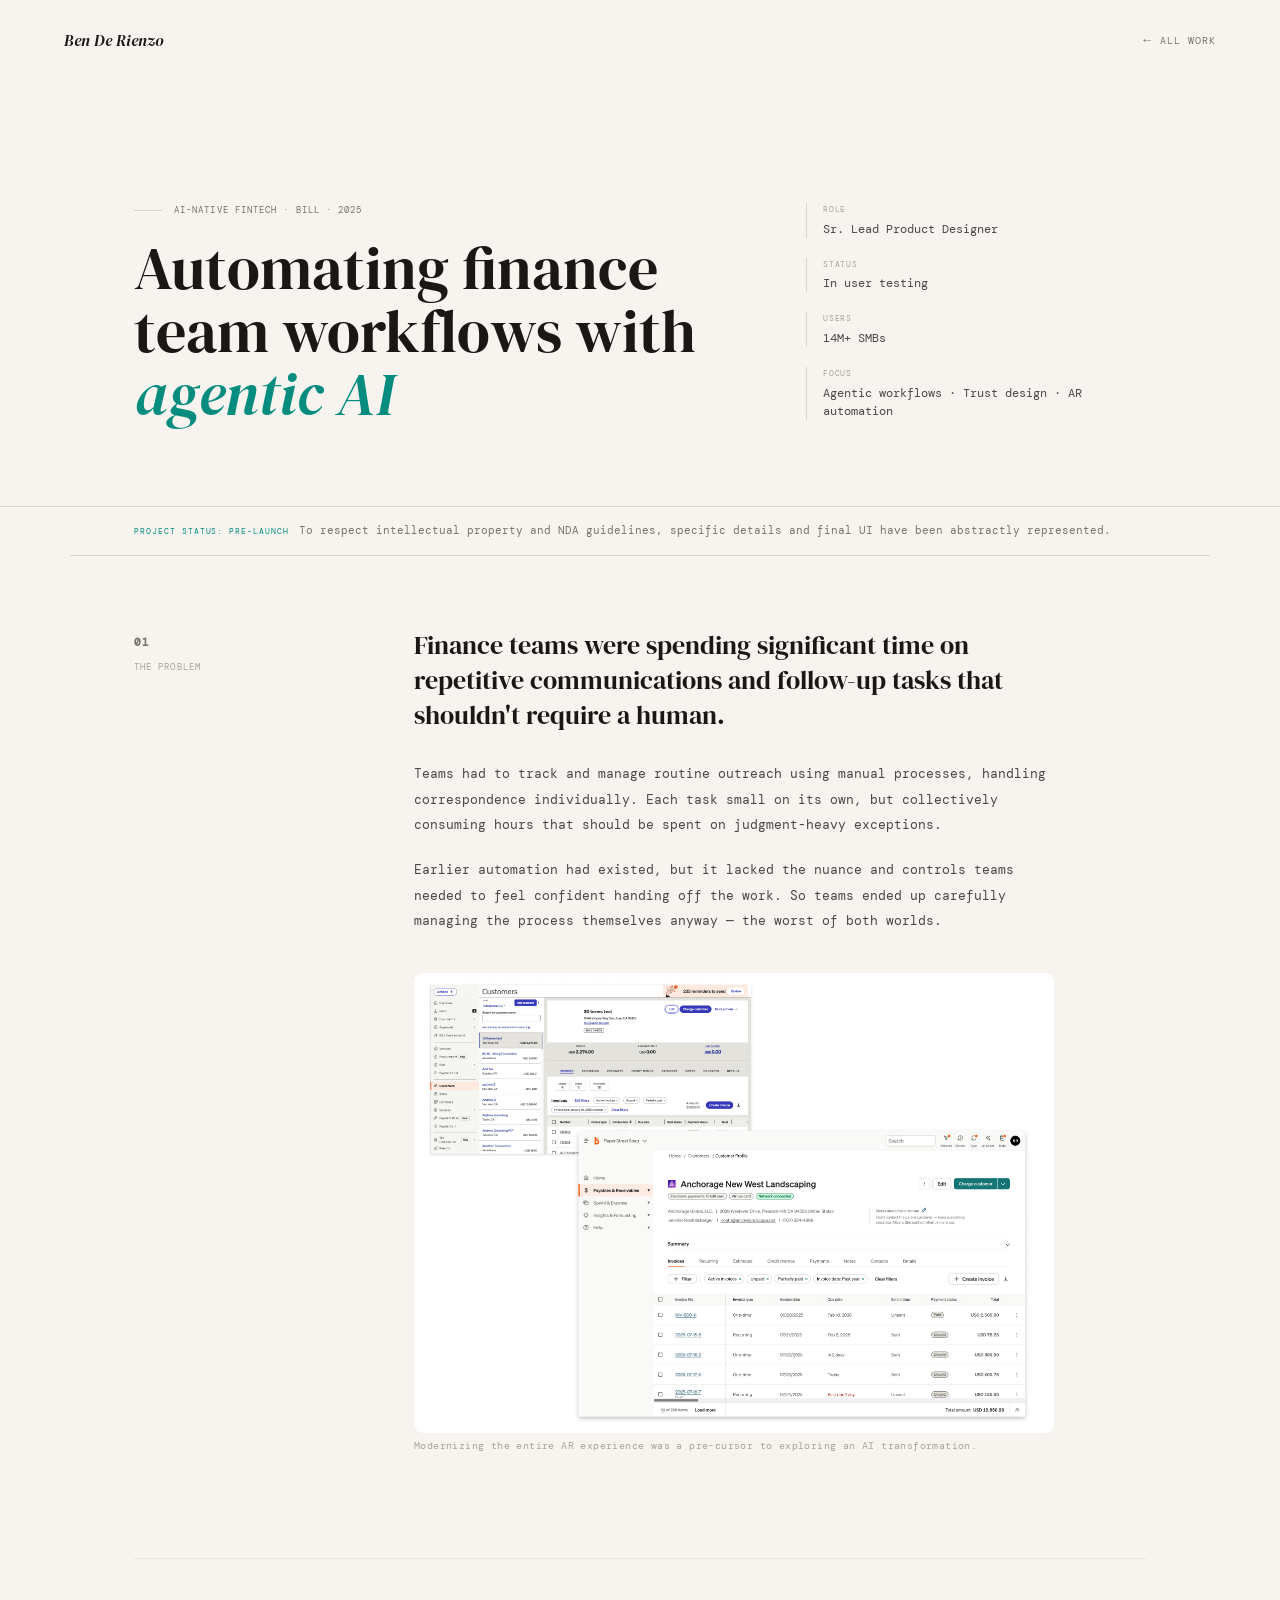
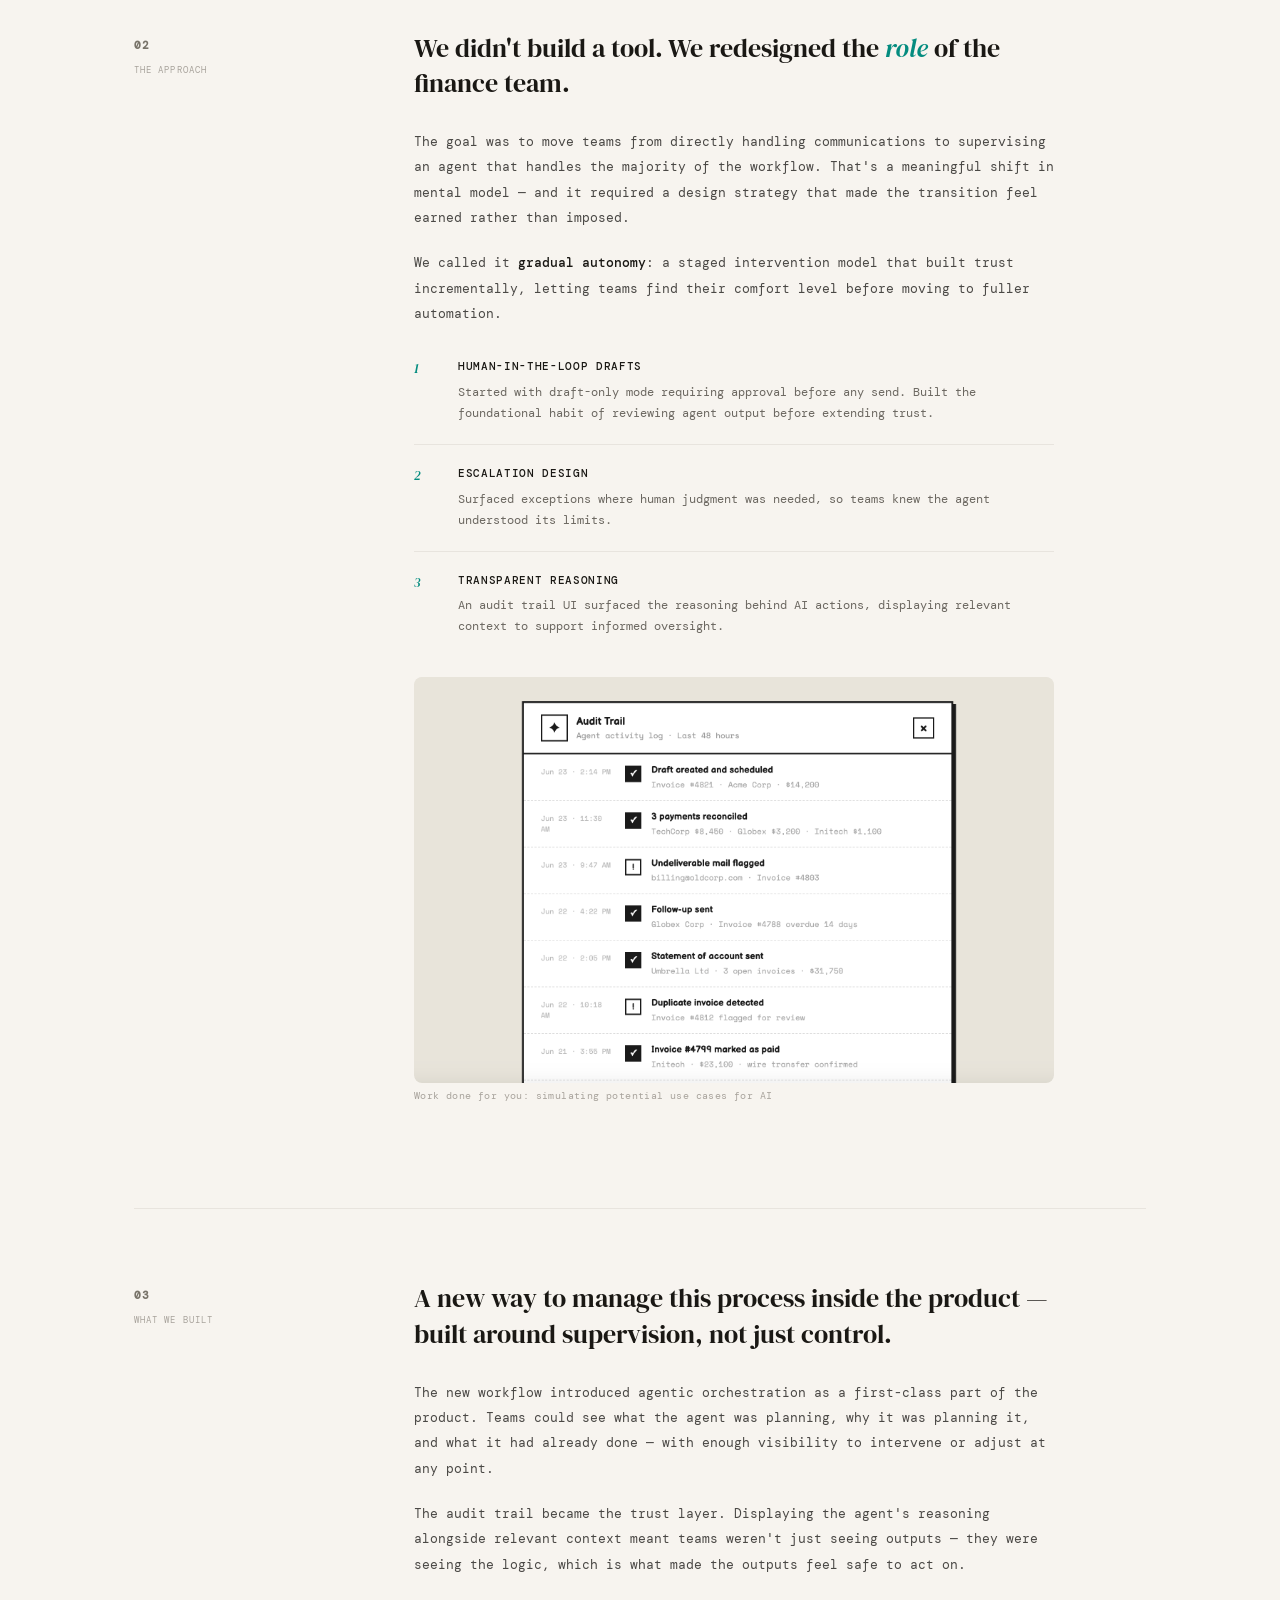
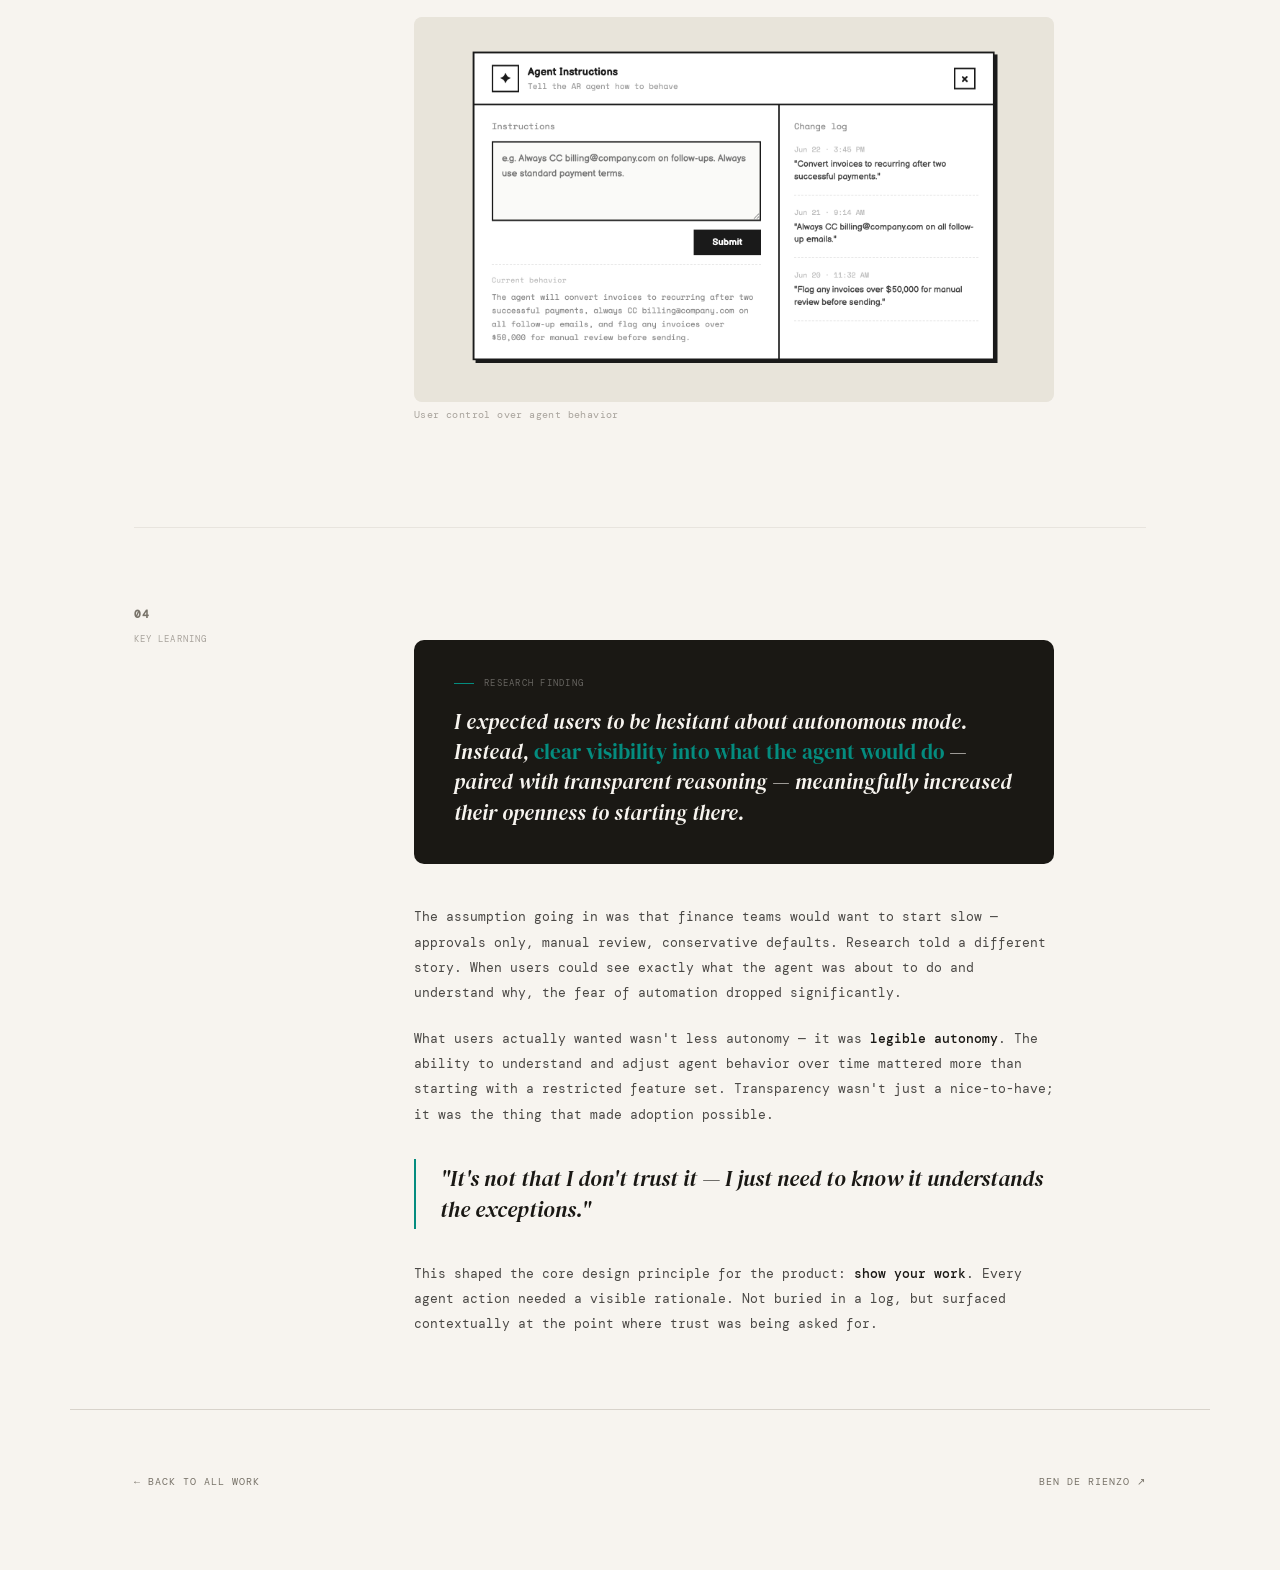
==== case-study-ar.html @ f6bfe225 "Add pre-launch NDA caveat note to AR case study" ====
<!DOCTYPE html>
<html lang="en">
<head>
<meta charset="UTF-8">
<meta name="viewport" content="width=device-width, initial-scale=1.0">
<title>AI-native AR — Ben De Rienzo</title>
<link rel="preconnect" href="https://fonts.googleapis.com">
<link rel="preconnect" href="https://fonts.gstatic.com" crossorigin>
<link href="https://fonts.googleapis.com/css2?family=DM+Serif+Display:ital@0;1&family=DM+Mono:wght@400;500&display=swap" rel="stylesheet">
<style>
  *, *::before, *::after { box-sizing: border-box; margin: 0; padding: 0; }
  html { scroll-behavior: smooth; font-size: 16px; }
  img { display: block; max-width: 100%; }
  button { cursor: pointer; font-family: inherit; border: none; background: none; }
  a { color: inherit; text-decoration: none; }

  :root {
    --cream:      #F7F4EF;
    --cream-mid:  #EDE9E2;
    --cream-dark: #E5E0D8;
    --ink:        #1A1814;
    --ink-warm:   #048C7F;
    --muted:      #A8A39C;
    --rule:       #D8D3CB;
    --rule-light: #E8E4DE;
    --serif: 'DM Serif Display', Georgia, serif;
    --mono:  'DM Mono', 'Courier New', monospace;
    --max: 1140px;
    --pad-x: clamp(24px, 5vw, 72px);
  }

  body {
    background: var(--cream);
    color: var(--ink);
    font-family: var(--mono);
    font-size: 13px;
    line-height: 1.6;
    -webkit-font-smoothing: antialiased;
    overflow-x: hidden;
    cursor: none;
  }

  /* ─── Cursor ─── */
  .cursor {
    width: 7px; height: 7px; background: var(--ink); border-radius: 50%;
    position: fixed; top: 0; left: 0; pointer-events: none;
    transform: translate(-50%,-50%); z-index: 9999; opacity: 0;
    transition: transform 0.08s ease, opacity 0.3s;
  }
  .cursor-ring {
    width: 32px; height: 32px; border: 0.5px solid var(--ink); border-radius: 50%;
    position: fixed; top: 0; left: 0; pointer-events: none;
    transform: translate(-50%,-50%); z-index: 9998; opacity: 0;
    transition: transform 0.18s ease, width 0.2s, height 0.2s, opacity 0.3s, border-color 0.2s;
  }
  body:hover .cursor, body:hover .cursor-ring { opacity: 1; }
  body.cursor-hover .cursor-ring { width: 48px; height: 48px; border-color: var(--ink-warm); }

  /* ─── Nav ─── */
  .nav {
    display: flex; justify-content: space-between; align-items: center;
    padding: 28px var(--pad-x); position: sticky; top: 0; z-index: 100;
    background: var(--cream); border-bottom: 0.5px solid transparent;
    transition: border-color 0.3s;
  }
  .nav.scrolled { border-color: var(--rule); }
  .nav-name { font-family: var(--serif); font-size: 16px; font-style: italic; }
  .nav-back {
    font-size: 10px; letter-spacing: 0.1em; text-transform: uppercase;
    color: #787369; display: flex; align-items: center; gap: 8px;
    transition: color 0.2s;
  }
  .nav-back:hover { color: var(--ink-warm); }
  .nav-back-arrow { font-size: 13px; }

  /* ─── Hero ─── */
  .cs-hero {
    padding: clamp(64px, 10vw, 120px) var(--pad-x) clamp(48px, 8vw, 80px);
    max-width: var(--max); margin: 0 auto;
    display: grid; grid-template-columns: 1fr 340px; gap: 80px; align-items: end;
  }
  .cs-eyebrow {
    font-size: 9px; letter-spacing: 0.12em; text-transform: uppercase;
    color: #787369; margin-bottom: 20px;
    display: flex; align-items: center; gap: 12px;
  }
  .cs-eyebrow::before {
    content: ''; display: block; width: 28px; height: 0.5px; background: var(--rule);
  }
  .cs-headline {
    font-family: var(--serif); font-size: clamp(36px, 5vw, 60px);
    line-height: 1.05; font-weight: 400; color: var(--ink);
  }
  .cs-headline em { font-style: italic; color: var(--ink-warm); }
  .cs-meta { display: flex; flex-direction: column; gap: 20px; padding-bottom: 6px; }
  .cs-meta-item { border-left: 1.5px solid var(--rule); padding-left: 16px; }
  .cs-meta-key {
    font-size: 8px; letter-spacing: 0.1em; text-transform: uppercase;
    color: var(--muted); margin-bottom: 4px;
  }
  .cs-meta-val { font-size: 12px; color: #4A4845; line-height: 1.5; }

  /* ─── Divider ─── */
  .cs-rule { height: 0.5px; background: var(--rule); }

  /* ─── Caveat note ─── */
  .cs-caveat {
    max-width: var(--max); margin: 0 auto;
    padding: 16px var(--pad-x);
    display: flex; align-items: baseline; gap: 10px;
    border-bottom: 0.5px solid var(--rule);
  }
  .cs-caveat-label {
    font-size: 8px; letter-spacing: 0.12em; text-transform: uppercase;
    color: var(--ink-warm); white-space: nowrap; flex-shrink: 0;
  }
  .cs-caveat-text {
    font-size: 11px; color: #787369; line-height: 1.5;
  }

  /* ─── Body layout ─── */
  .cs-body {
    max-width: var(--max); margin: 0 auto;
    padding: 0 var(--pad-x);
  }

  /* ─── Section ─── */
  .cs-section {
    display: grid; grid-template-columns: 200px 1fr; gap: 48px 80px;
    padding: 72px 0; border-bottom: 0.5px solid var(--rule-light);
    opacity: 0; transform: translateY(24px);
    transition: opacity 0.6s ease, transform 0.6s ease;
  }
  .cs-section.in { opacity: 1; transform: translateY(0); }
  .cs-section:last-child { border-bottom: none; }
  .cs-section-label {
    font-size: 9px; letter-spacing: 0.12em; text-transform: uppercase;
    color: var(--muted); padding-top: 5px; line-height: 1.8;
  }
  .cs-section-label strong {
    display: block; font-size: 11px; color: #787369;
    letter-spacing: 0.06em; margin-bottom: 6px;
  }
  .cs-content { max-width: 640px; }

  /* ─── Typography in content ─── */
  .cs-lead {
    font-family: var(--serif); font-size: clamp(20px, 2.5vw, 26px);
    line-height: 1.35; font-weight: 400; color: var(--ink);
    margin-bottom: 28px;
  }
  .cs-lead em { font-style: italic; color: var(--ink-warm); }
  .cs-body-text {
    font-size: 13px; color: #4A4845; line-height: 1.95;
    margin-bottom: 20px;
  }
  .cs-body-text:last-child { margin-bottom: 0; }
  .cs-body-text strong { color: var(--ink); font-weight: 500; }

  /* ─── Pull quote ─── */
  .cs-pull-quote {
    border-left: 2px solid var(--ink-warm); padding: 4px 0 4px 24px;
    margin: 32px 0;
  }
  .cs-pull-quote p {
    font-family: var(--serif); font-size: clamp(17px, 2vw, 22px);
    font-style: italic; line-height: 1.4; color: var(--ink);
  }

  /* ─── Image slots ─── */
  .cs-visual {
    margin: 40px 0 5px; border-radius: 8px; overflow: hidden;
    background: var(--cream-mid);
    opacity: 0; transform: translateY(16px);
    transition: opacity 0.5s ease, transform 0.5s ease;
  }
  .cs-visual.in { opacity: 1; transform: translateY(0); }
  .cs-visual img { width: 100%; display: block; }
  .cs-visual-placeholder {
    width: 100%; aspect-ratio: 16/9;
    display: flex; align-items: center; justify-content: center;
    flex-direction: column; gap: 12px;
    border: 1px dashed var(--rule); border-radius: 8px;
    background: var(--cream-mid);
  }
  .cs-visual-placeholder-label {
    font-size: 10px; letter-spacing: 0.1em; text-transform: uppercase;
    color: var(--muted);
  }
  .cs-visual-caption {
    font-size: 10px; color: var(--muted); letter-spacing: 0.04em;
    line-height: 1.6; margin-bottom: 32px;
  }

  /* ─── 3-up insight pills ─── */
  .cs-insights {
    display: grid; grid-template-columns: repeat(3, 1fr);
    gap: 16px; margin: 32px 0;
  }
  .cs-insight {
    background: var(--cream-mid); border-radius: 6px;
    padding: 20px; border-top: 2px solid var(--rule);
  }
  .cs-insight-num {
    font-family: var(--serif); font-size: 32px; color: var(--ink);
    line-height: 1; margin-bottom: 8px;
  }
  .cs-insight-num em { font-style: italic; color: var(--ink-warm); }
  .cs-insight-label {
    font-size: 10px; letter-spacing: 0.06em; text-transform: uppercase;
    color: #787369; line-height: 1.6;
  }

  /* ─── Strategy pillars ─── */
  .cs-pillars { display: flex; flex-direction: column; gap: 0; margin: 32px 0; }
  .cs-pillar {
    padding: 20px 0; border-bottom: 0.5px solid var(--rule-light);
    display: grid; grid-template-columns: 28px 1fr; gap: 16px; align-items: start;
  }
  .cs-pillar:first-child { padding-top: 0; }
  .cs-pillar:last-child { border-bottom: none; padding-bottom: 0; }
  .cs-pillar-num {
    font-family: var(--serif); font-size: 13px; font-style: italic;
    color: var(--ink-warm); padding-top: 1px;
  }
  .cs-pillar-title {
    font-size: 11px; letter-spacing: 0.06em; text-transform: uppercase;
    color: var(--ink); margin-bottom: 6px; font-weight: 500;
  }
  .cs-pillar-body { font-size: 12px; color: #6B6760; line-height: 1.75; }

  /* ─── Key learning callout ─── */
  .cs-learning {
    background: var(--ink); border-radius: 10px;
    padding: 36px 40px; margin: 40px 0;
  }
  .cs-learning-label {
    font-size: 9px; letter-spacing: 0.14em; text-transform: uppercase;
    color: rgba(247,244,239,0.35); margin-bottom: 16px;
    display: flex; align-items: center; gap: 10px;
  }
  .cs-learning-label::before {
    content: ''; display: block; width: 20px; height: 0.5px;
    background: var(--ink-warm);
  }
  .cs-learning-text {
    font-family: var(--serif); font-size: clamp(17px, 2vw, 21px);
    font-style: italic; line-height: 1.45; color: #F7F4EF;
    font-weight: 400;
  }
  .cs-learning-text em { color: var(--ink-warm); font-style: normal; }

  /* ─── Footer nav ─── */
  .cs-footer-nav {
    max-width: var(--max); margin: 0 auto;
    padding: 64px var(--pad-x) 80px;
    display: flex; justify-content: space-between; align-items: center;
    border-top: 0.5px solid var(--rule);
  }
  .cs-footer-link {
    font-size: 10px; letter-spacing: 0.1em; text-transform: uppercase;
    color: #787369; display: flex; align-items: center; gap: 8px;
    transition: color 0.2s;
  }
  .cs-footer-link:hover { color: var(--ink-warm); }

  /* ─── Responsive ─── */
  @media (max-width: 900px) {
    .cs-hero { grid-template-columns: 1fr; gap: 40px; }
    .cs-meta { flex-direction: row; flex-wrap: wrap; gap: 20px; }
    .cs-section { grid-template-columns: 1fr; gap: 24px; }
    .cs-section-label { padding-top: 0; }
    .cs-insights { grid-template-columns: 1fr 1fr; }
  }
  @media (max-width: 600px) {
    .cs-insights { grid-template-columns: 1fr; }
    .cs-learning { padding: 28px 24px; }
    .cs-footer-nav { flex-direction: column; gap: 24px; align-items: flex-start; }
  }
  @media (max-width: 900px) {
    .cursor, .cursor-ring { display: none; }
    body { cursor: auto; }
  }
</style>
</head>
<body>

<div class="cursor" id="cursor"></div>
<div class="cursor-ring" id="cursorRing"></div>

<!-- NAV -->
<nav class="nav" id="nav">
  <a class="nav-name" href="index.html">Ben De Rienzo</a>
  <a class="nav-back" href="index.html#work">
    <span class="nav-back-arrow">←</span> All work
  </a>
</nav>

<!-- HERO -->
<header class="cs-hero">
  <div>
    <div class="cs-eyebrow">AI-Native Fintech · BILL · 2025</div>
    <h1 class="cs-headline">Automating finance<br>team workflows with<br><em>agentic AI</em></h1>
  </div>
  <div class="cs-meta">
    <div class="cs-meta-item">
      <div class="cs-meta-key">Role</div>
      <div class="cs-meta-val">Sr. Lead Product Designer</div>
    </div>
    <div class="cs-meta-item">
      <div class="cs-meta-key">Status</div>
      <div class="cs-meta-val">In user testing</div>
    </div>
    <div class="cs-meta-item">
      <div class="cs-meta-key">Users</div>
      <div class="cs-meta-val">14M+ SMBs</div>
    </div>
    <div class="cs-meta-item">
      <div class="cs-meta-key">Focus</div>
      <div class="cs-meta-val">Agentic workflows · Trust design · AR automation</div>
    </div>
  </div>
</header>

<div class="cs-rule"></div>

<div class="cs-caveat">
  <span class="cs-caveat-label">Project Status: Pre-Launch</span>
  <span class="cs-caveat-text">To respect intellectual property and NDA guidelines, specific details and final UI have been abstractly represented.</span>
</div>

<!-- BODY -->
<div class="cs-body">

  <!-- 01 — Context -->
  <section class="cs-section" data-reveal>
    <div class="cs-section-label"><strong>01</strong> The problem</div>
    <div class="cs-content">
      <p class="cs-lead">Finance teams were spending significant time on repetitive communications and follow-up tasks that shouldn't require a human.</p>
      <p class="cs-body-text">Teams had to track and manage routine outreach using manual processes, handling correspondence individually. Each task small on its own, but collectively consuming hours that should be spent on judgment-heavy exceptions.</p>
      <p class="cs-body-text">Earlier automation had existed, but it lacked the nuance and controls teams needed to feel confident handing off the work. So teams ended up carefully managing the process themselves anyway — the worst of both worlds.</p>

      <!-- VISUAL SLOT 1 -->
      <div class="cs-visual" data-reveal>
        <img src="assets/images/refreshed.png" alt="AR product modernization" style="border-radius:8px">
      </div>
      <div class="cs-visual-caption">Modernizing the entire AR experience was a pre-cursor to exploring an AI transformation.</div>
    </div>
  </section>

  <!-- 02 — Approach -->
  <section class="cs-section" data-reveal>
    <div class="cs-section-label"><strong>02</strong> The approach</div>
    <div class="cs-content">
      <p class="cs-lead">We didn't build a tool. We redesigned the <em>role</em> of the finance team.</p>
      <p class="cs-body-text">The goal was to move teams from directly handling communications to supervising an agent that handles the majority of the workflow. That's a meaningful shift in mental model — and it required a design strategy that made the transition feel earned rather than imposed.</p>
      <p class="cs-body-text">We called it <strong>gradual autonomy</strong>: a staged intervention model that built trust incrementally, letting teams find their comfort level before moving to fuller automation.</p>

      <div class="cs-pillars">
        <div class="cs-pillar">
          <div class="cs-pillar-num">1</div>
          <div>
            <div class="cs-pillar-title">Human-in-the-loop drafts</div>
            <div class="cs-pillar-body">Started with draft-only mode requiring approval before any send. Built the foundational habit of reviewing agent output before extending trust.</div>
          </div>
        </div>
        <div class="cs-pillar">
          <div class="cs-pillar-num">2</div>
          <div>
            <div class="cs-pillar-title">Escalation design</div>
            <div class="cs-pillar-body">Surfaced exceptions where human judgment was needed, so teams knew the agent understood its limits.</div>
          </div>
        </div>
        <div class="cs-pillar">
          <div class="cs-pillar-num">3</div>
          <div>
            <div class="cs-pillar-title">Transparent reasoning</div>
            <div class="cs-pillar-body">An audit trail UI surfaced the reasoning behind AI actions, displaying relevant context to support informed oversight.</div>
          </div>
        </div>
      </div>

      <!-- VISUAL SLOT 2 -->
      <div class="cs-visual" data-reveal>
        <img src="assets/images/ai2.png" alt="AI use cases" style="border-radius:8px">
      </div>
      <div class="cs-visual-caption">Work done for you: simulating potential use cases for AI</div>
    </div>
  </section>

  <!-- 03 — What we built -->
  <section class="cs-section" data-reveal>
    <div class="cs-section-label"><strong>03</strong> What we built</div>
    <div class="cs-content">
      <p class="cs-lead">A new way to manage this process inside the product — built around supervision, not just control.</p>
      <p class="cs-body-text">The new workflow introduced agentic orchestration as a first-class part of the product. Teams could see what the agent was planning, why it was planning it, and what it had already done — with enough visibility to intervene or adjust at any point.</p>
      <p class="cs-body-text">The audit trail became the trust layer. Displaying the agent's reasoning alongside relevant context meant teams weren't just seeing outputs — they were seeing the logic, which is what made the outputs feel safe to act on.</p>

      <!-- VISUAL SLOT 3 -->
      <div class="cs-visual" data-reveal>
        <img src="assets/images/ai3.png" alt="User control over agent behavior" style="border-radius:8px">
      </div>
      <div class="cs-visual-caption">User control over agent behavior</div>
    </div>
  </section>

  <!-- 04 — Key learning -->
  <section class="cs-section" data-reveal>
    <div class="cs-section-label"><strong>04</strong> Key learning</div>
    <div class="cs-content">
      <div class="cs-learning">
        <div class="cs-learning-label">Research finding</div>
        <p class="cs-learning-text">I expected users to be hesitant about autonomous mode. Instead, <em>clear visibility into what the agent would do</em> — paired with transparent reasoning — meaningfully increased their openness to starting there.</p>
      </div>
      <p class="cs-body-text">The assumption going in was that finance teams would want to start slow — approvals only, manual review, conservative defaults. Research told a different story. When users could see exactly what the agent was about to do and understand why, the fear of automation dropped significantly.</p>
      <p class="cs-body-text">What users actually wanted wasn't less autonomy — it was <strong>legible autonomy</strong>. The ability to understand and adjust agent behavior over time mattered more than starting with a restricted feature set. Transparency wasn't just a nice-to-have; it was the thing that made adoption possible.</p>

      <div class="cs-pull-quote">
        <p>"It's not that I don't trust it — I just need to know it understands the exceptions."</p>
      </div>

      <p class="cs-body-text">This shaped the core design principle for the product: <strong>show your work</strong>. Every agent action needed a visible rationale. Not buried in a log, but surfaced contextually at the point where trust was being asked for.</p>
    </div>
  </section>

</div>

<!-- FOOTER NAV -->
<footer class="cs-footer-nav">
  <a class="cs-footer-link" href="index.html#work">← Back to all work</a>
  <a class="cs-footer-link" href="index.html">Ben De Rienzo ↗</a>
</footer>

<script>
(function() {
  /* Cursor */
  var cursor = document.getElementById('cursor');
  var ring   = document.getElementById('cursorRing');
  var rx = 0, ry = 0;
  document.addEventListener('mousemove', function(e) {
    cursor.style.left = e.clientX + 'px'; cursor.style.top = e.clientY + 'px';
    rx += (e.clientX - rx) * 0.12; ry += (e.clientY - ry) * 0.12;
    ring.style.left = rx + 'px'; ring.style.top = ry + 'px';
  });
  (function animRing() {
    ring.style.left = rx + 'px'; ring.style.top = ry + 'px';
    requestAnimationFrame(animRing);
  })();
  document.querySelectorAll('a, button').forEach(function(el) {
    el.addEventListener('mouseenter', function() { document.body.classList.add('cursor-hover'); });
    el.addEventListener('mouseleave', function() { document.body.classList.remove('cursor-hover'); });
  });

  /* Nav scroll border */
  window.addEventListener('scroll', function() {
    document.getElementById('nav').classList.toggle('scrolled', window.scrollY > 10);
  });

  /* Scroll reveals */
  var obs = new IntersectionObserver(function(entries) {
    entries.forEach(function(entry) {
      if (entry.isIntersecting) {
        entry.target.classList.add('in');
        obs.unobserve(entry.target);
      }
    });
  }, { threshold: 0.08, rootMargin: '0px 0px 120px 0px' });

  document.querySelectorAll('[data-reveal]').forEach(function(el) {
    obs.observe(el);
  });
})();
</script>
</body>
</html>
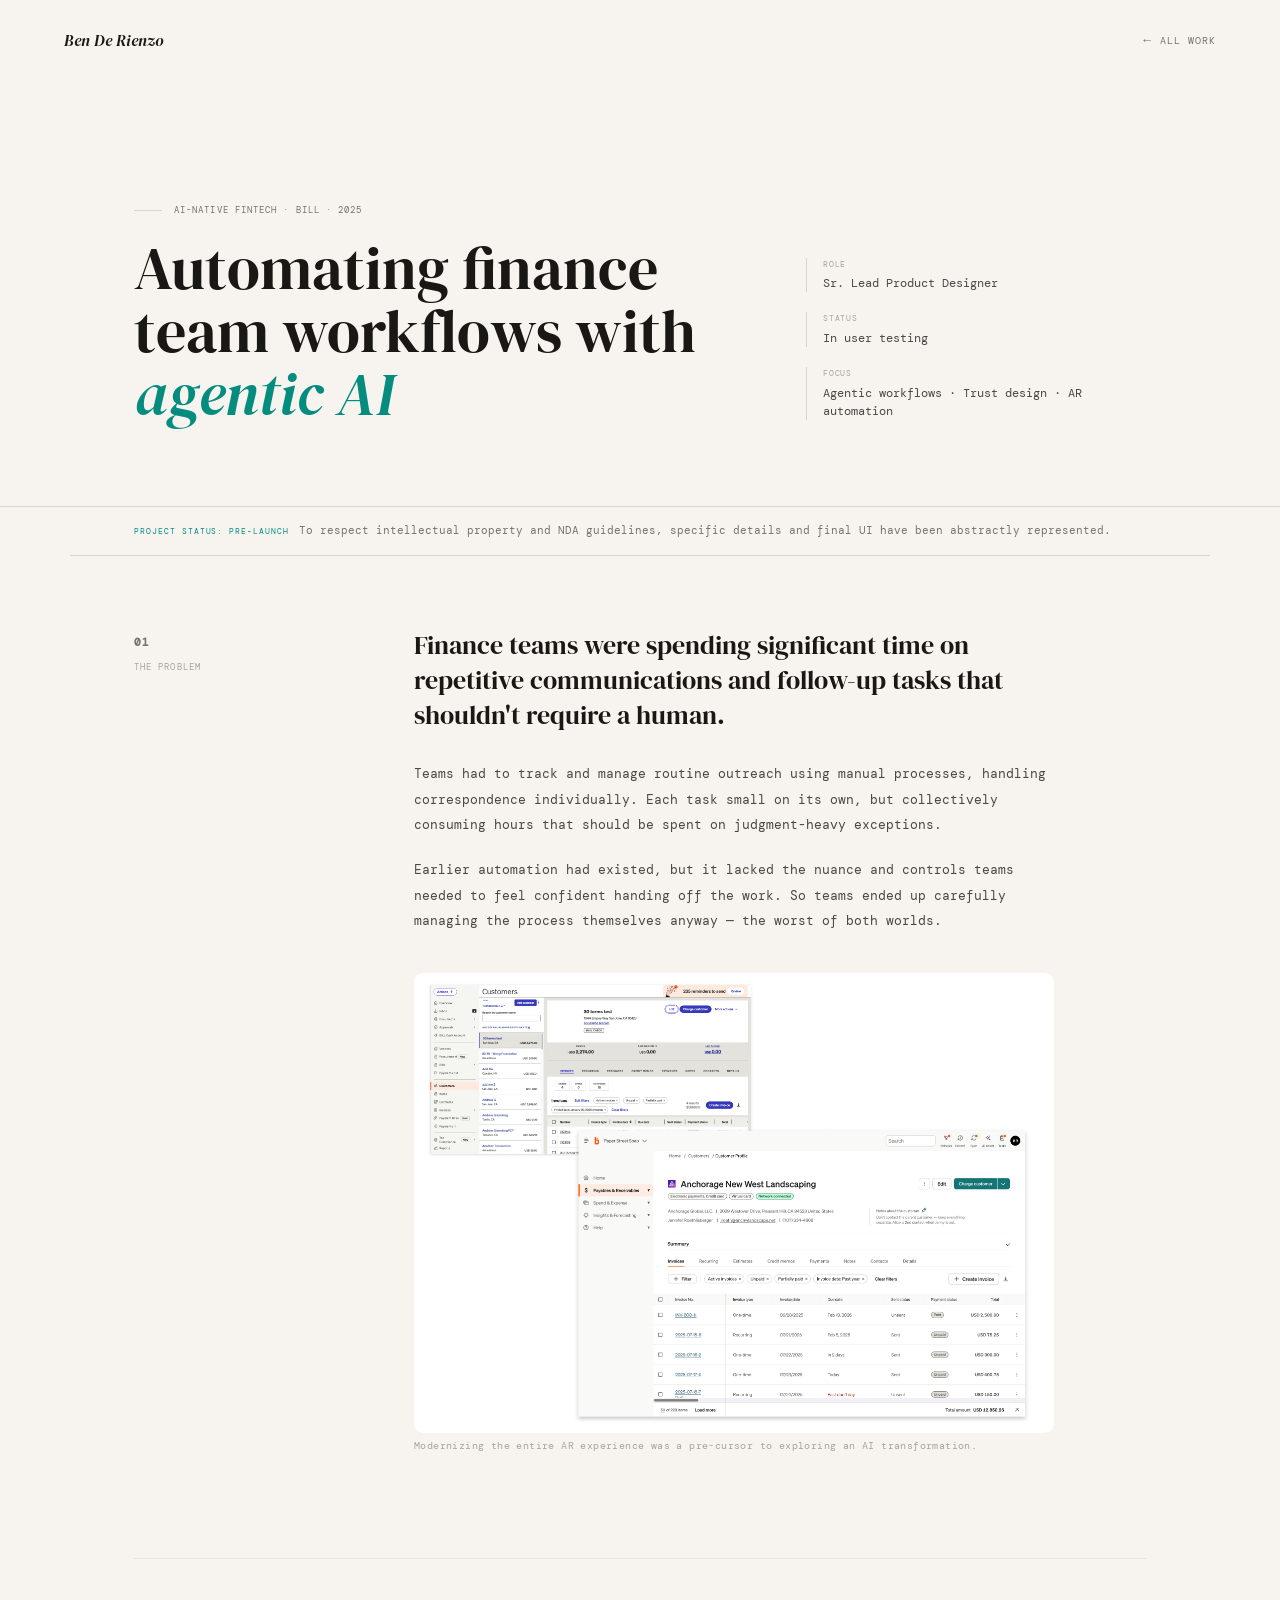
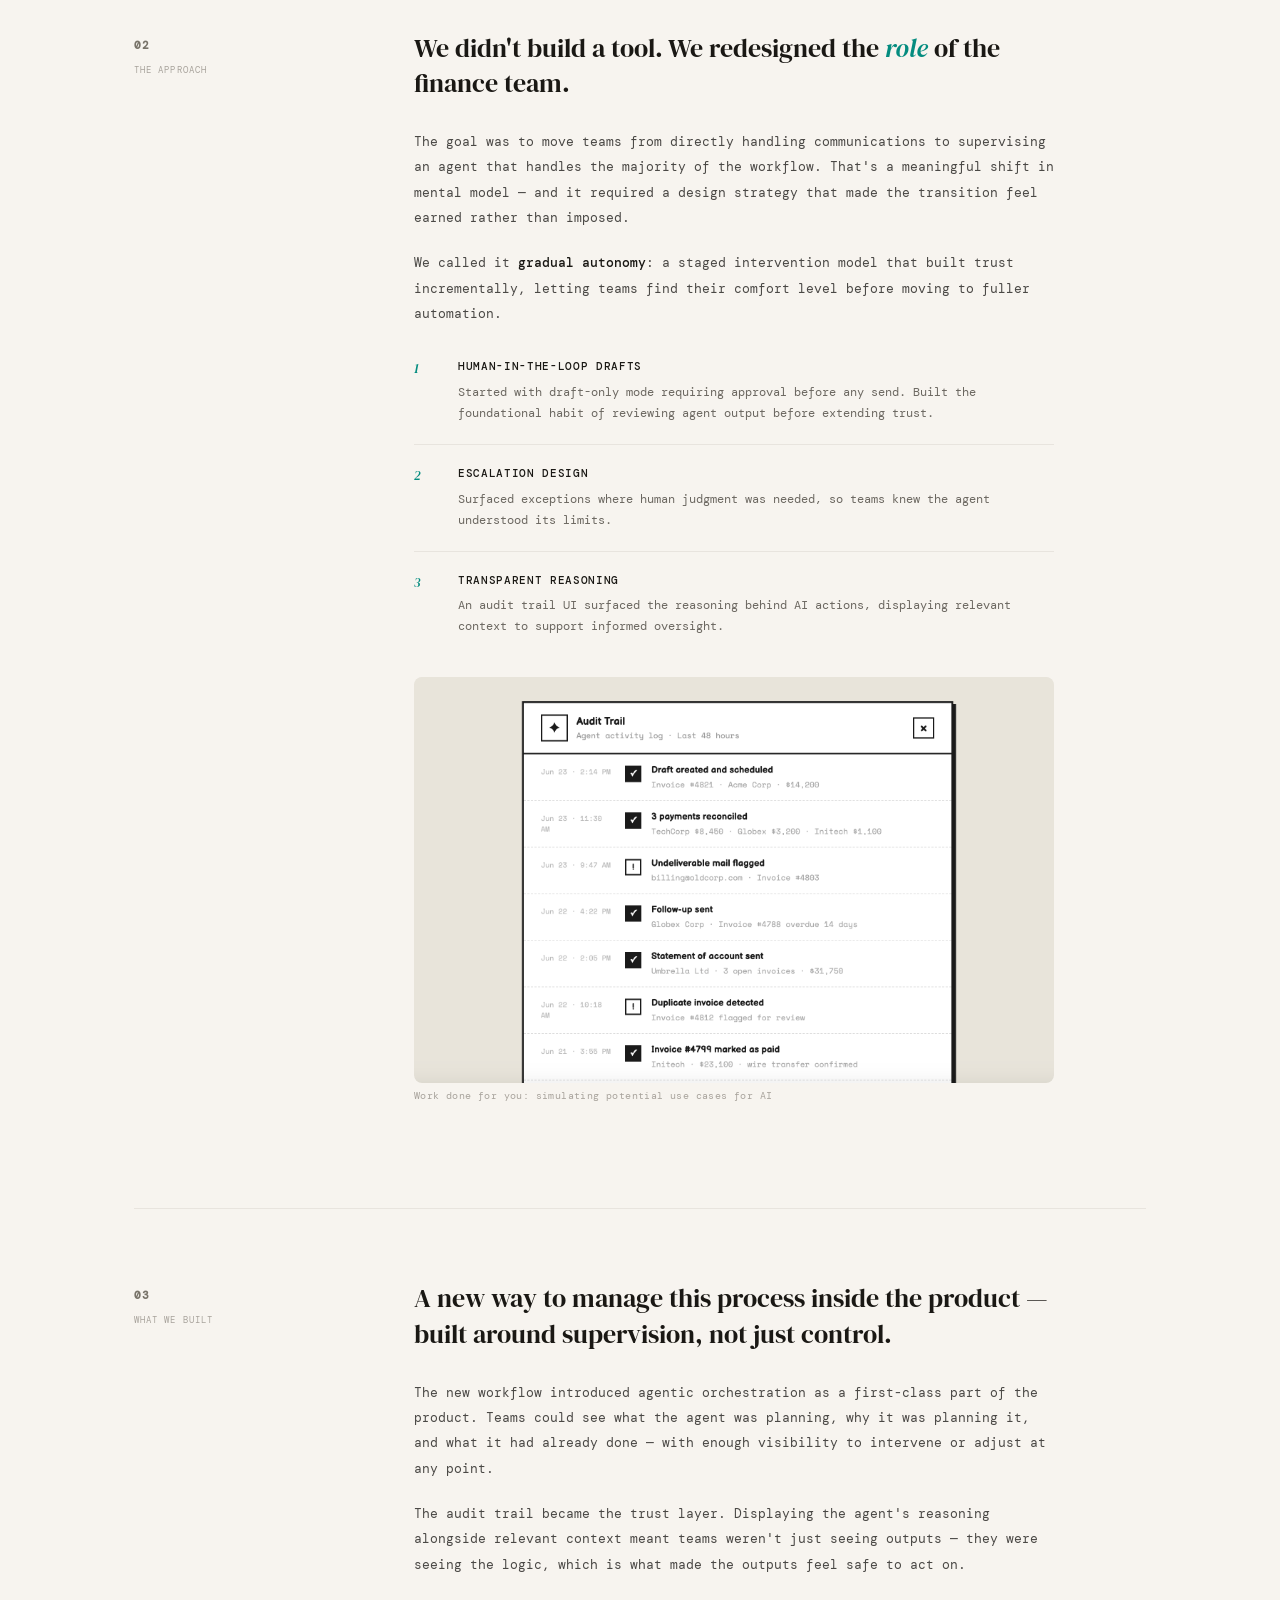
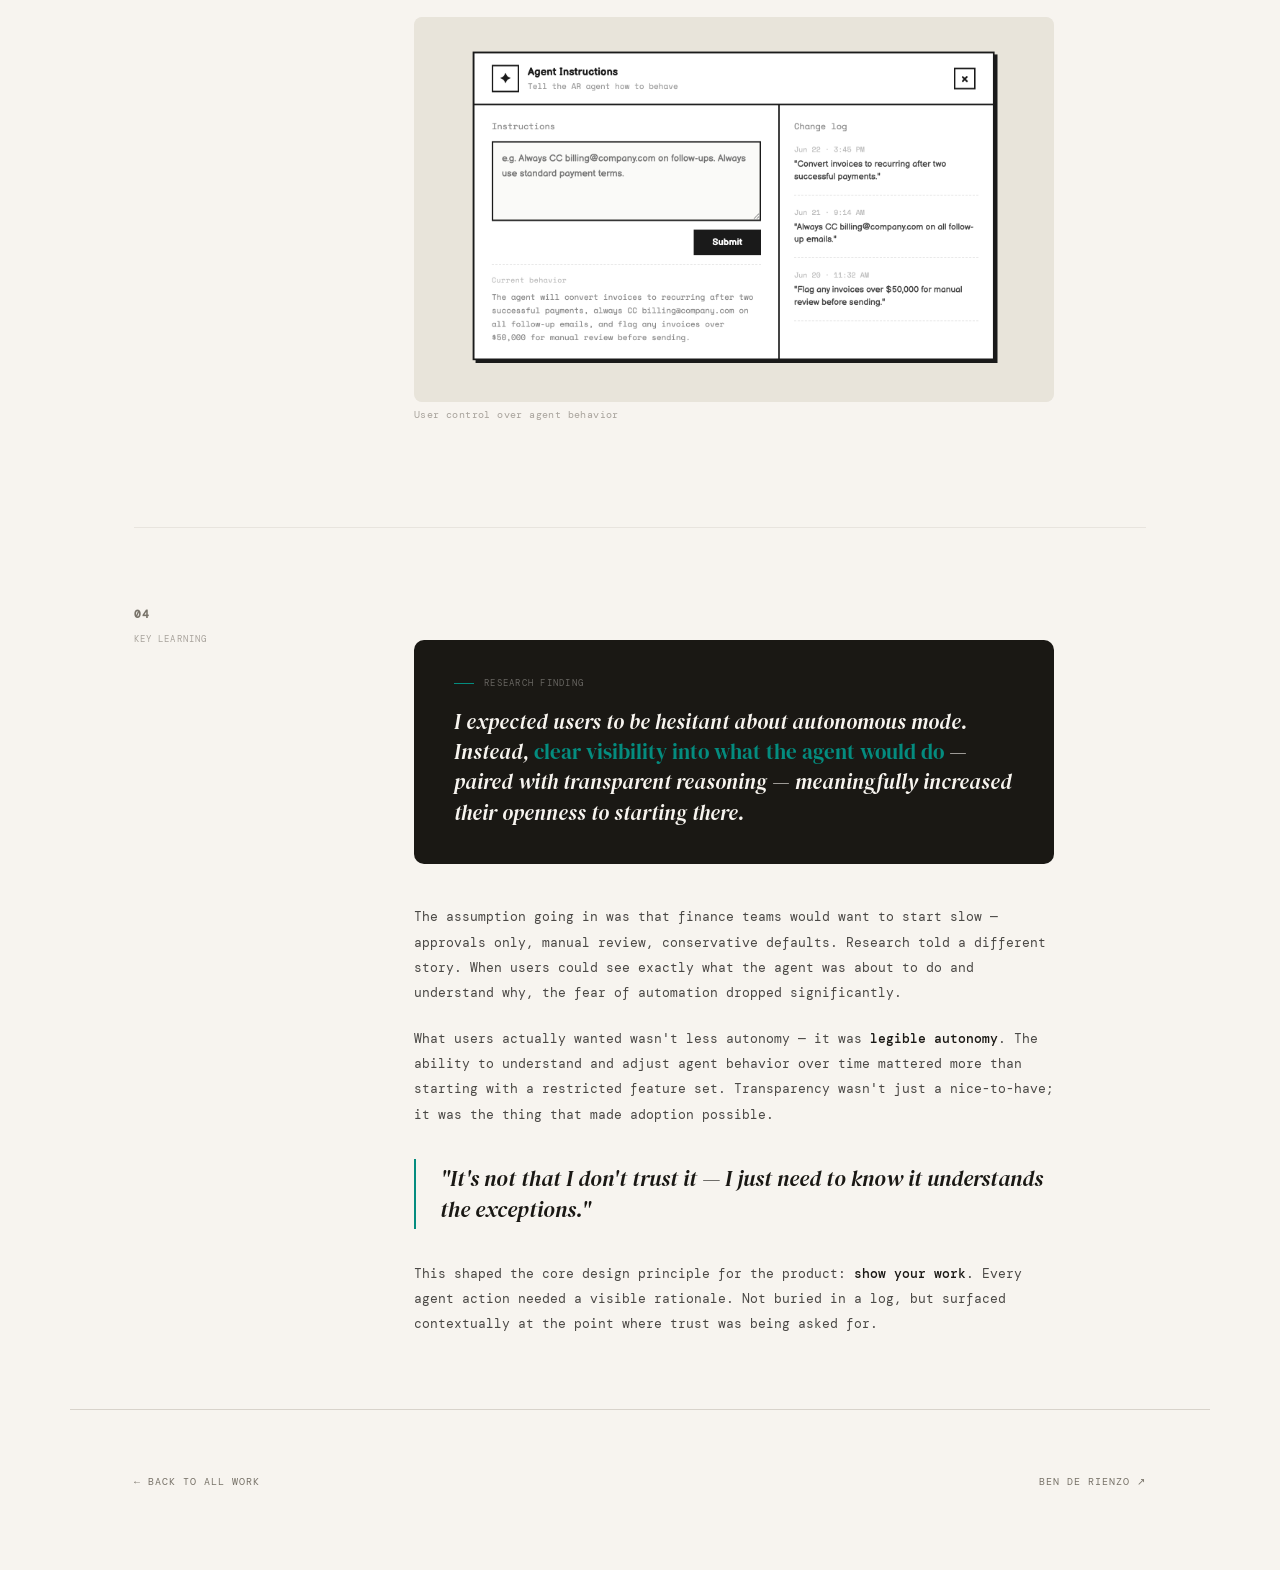
==== commit a2f5e218: "Remove Users meta field from AR case study header" ====
--- a/case-study-ar.html
+++ b/case-study-ar.html
@@ -310,10 +310,6 @@
     <div class="cs-meta-item">
       <div class="cs-meta-key">Status</div>
       <div class="cs-meta-val">In user testing</div>
-    </div>
-    <div class="cs-meta-item">
-      <div class="cs-meta-key">Users</div>
-      <div class="cs-meta-val">14M+ SMBs</div>
     </div>
     <div class="cs-meta-item">
       <div class="cs-meta-key">Focus</div>
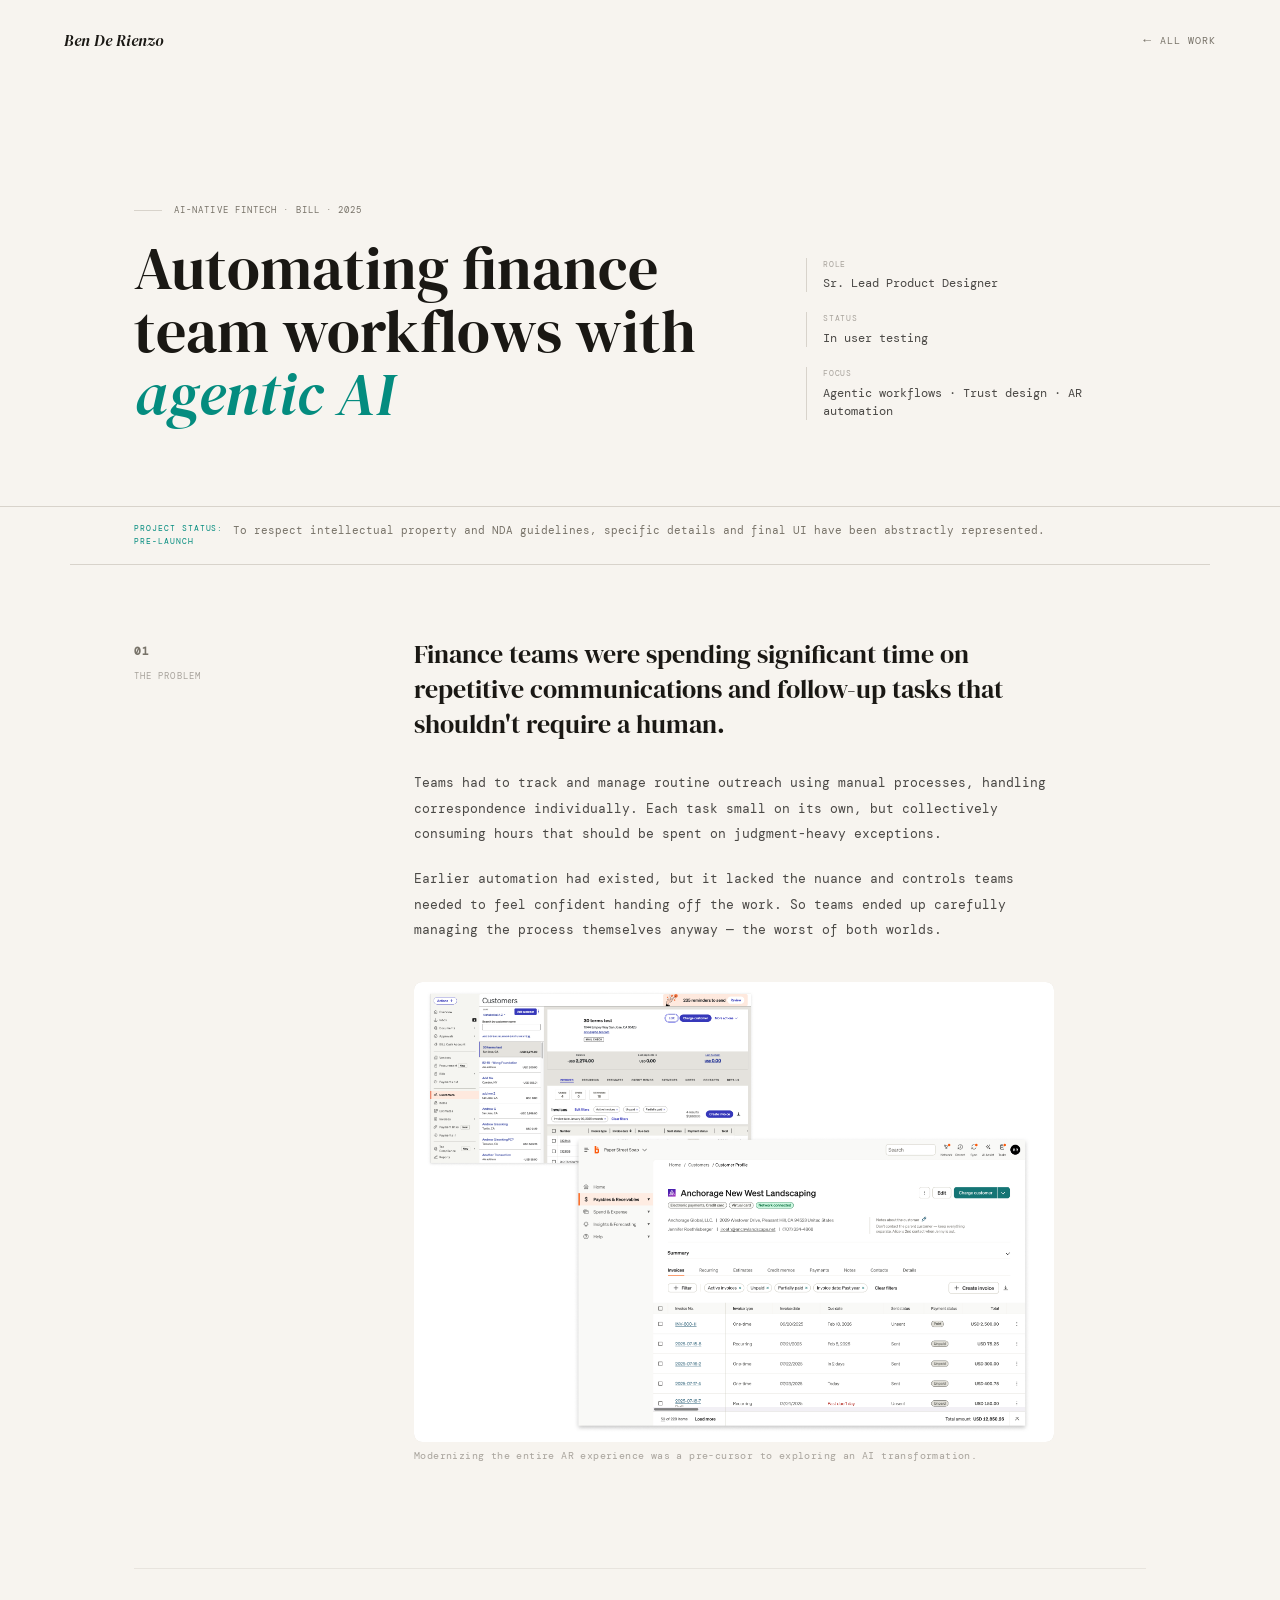
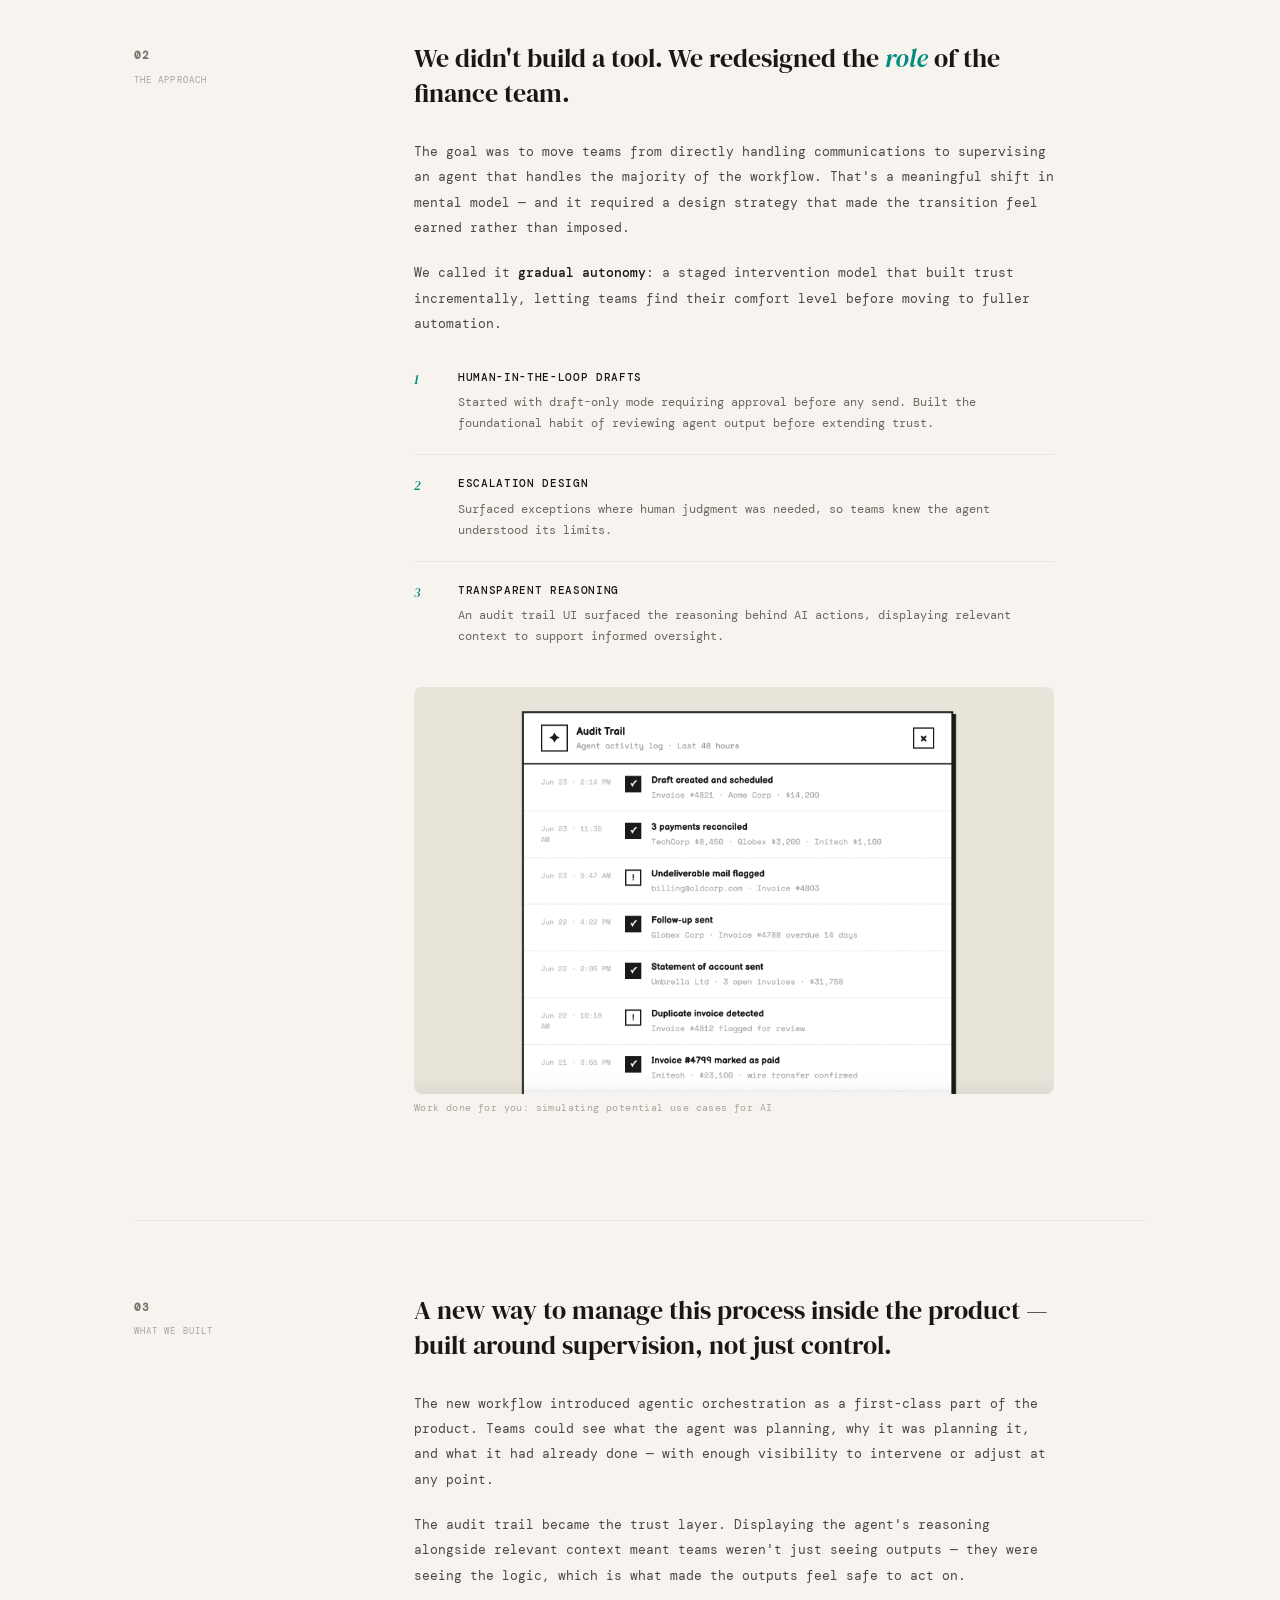
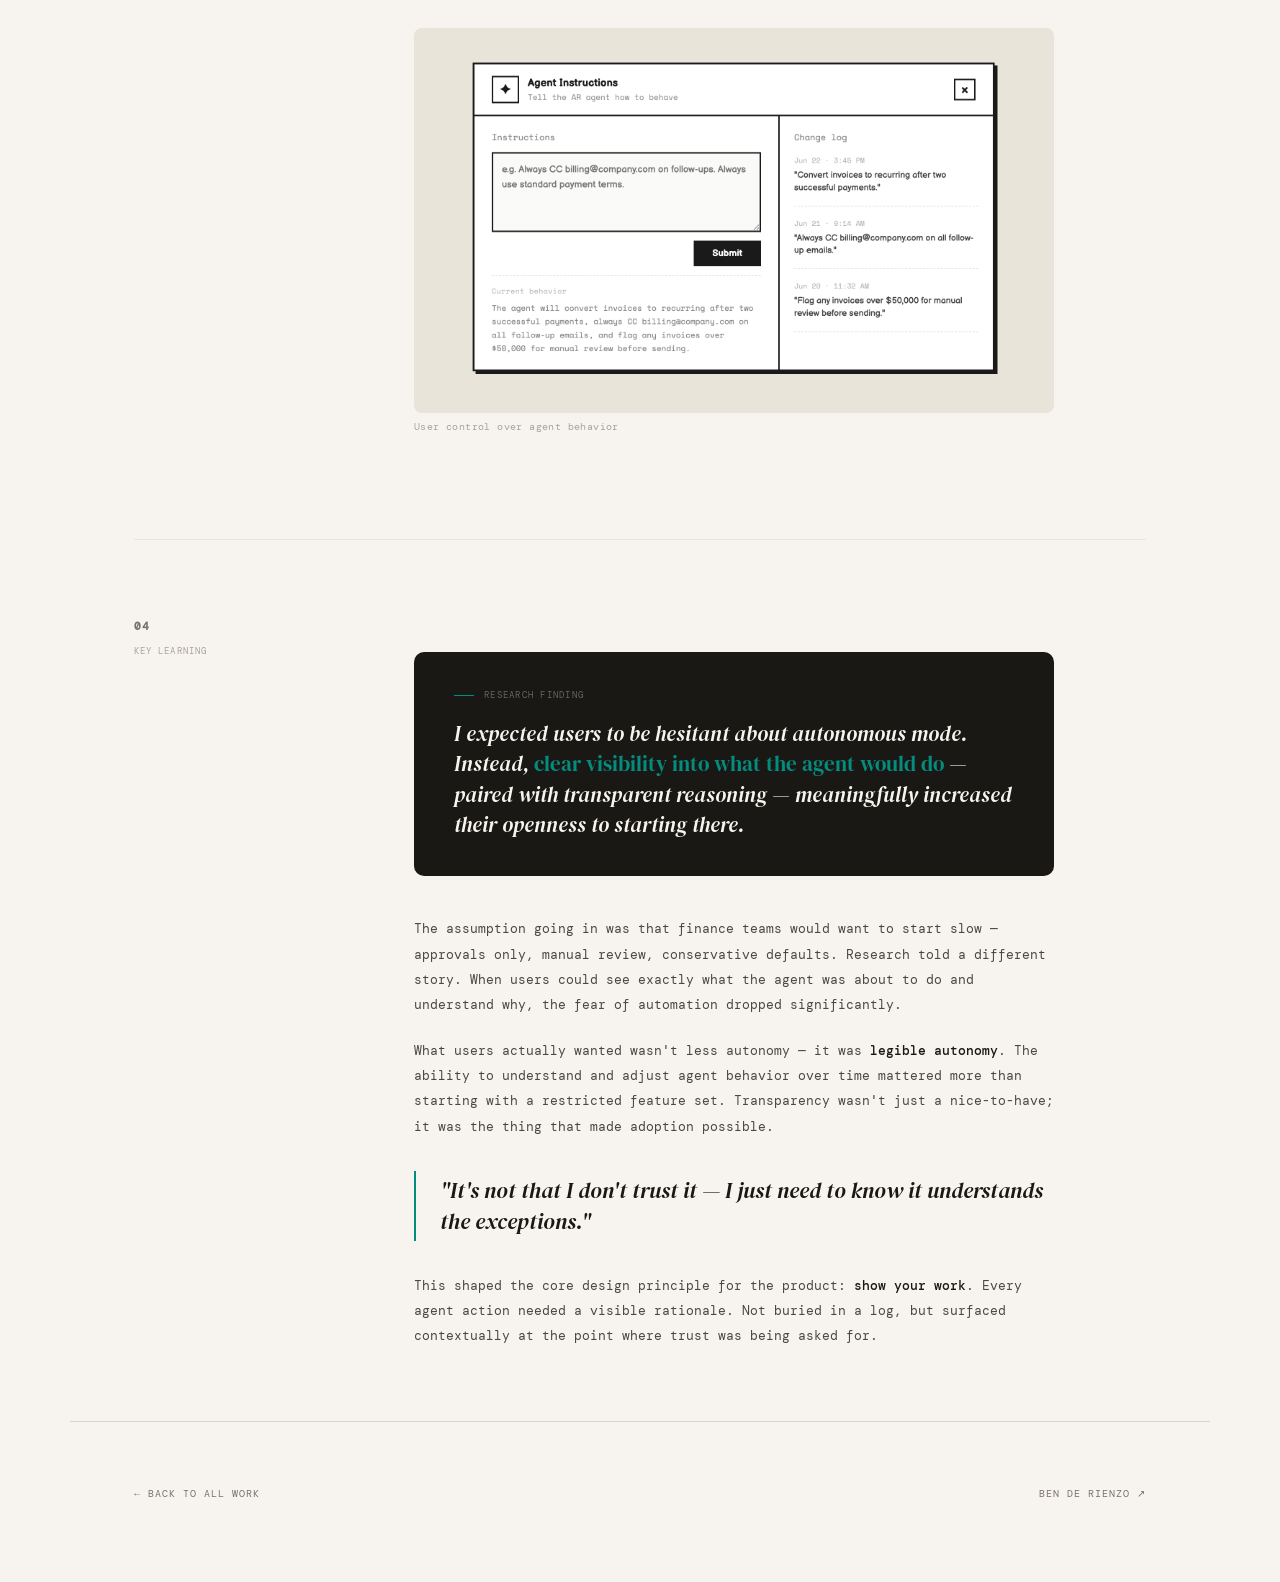
==== commit 3766be8d: "Split caveat label to two lines; increase caption top gap 15%" ====
--- a/case-study-ar.html
+++ b/case-study-ar.html
@@ -107,7 +107,7 @@
   .cs-caveat {
     max-width: var(--max); margin: 0 auto;
     padding: 16px var(--pad-x);
-    display: flex; align-items: baseline; gap: 10px;
+    display: flex; align-items: flex-start; gap: 10px;
     border-bottom: 0.5px solid var(--rule);
   }
   .cs-caveat-label {
@@ -169,7 +169,7 @@
 
   /* ─── Image slots ─── */
   .cs-visual {
-    margin: 40px 0 5px; border-radius: 8px; overflow: hidden;
+    margin: 40px 0 6px; border-radius: 8px; overflow: hidden;
     background: var(--cream-mid);
     opacity: 0; transform: translateY(16px);
     transition: opacity 0.5s ease, transform 0.5s ease;
@@ -321,7 +321,7 @@
 <div class="cs-rule"></div>
 
 <div class="cs-caveat">
-  <span class="cs-caveat-label">Project Status: Pre-Launch</span>
+  <span class="cs-caveat-label">Project Status:<br>Pre-Launch</span>
   <span class="cs-caveat-text">To respect intellectual property and NDA guidelines, specific details and final UI have been abstractly represented.</span>
 </div>
 
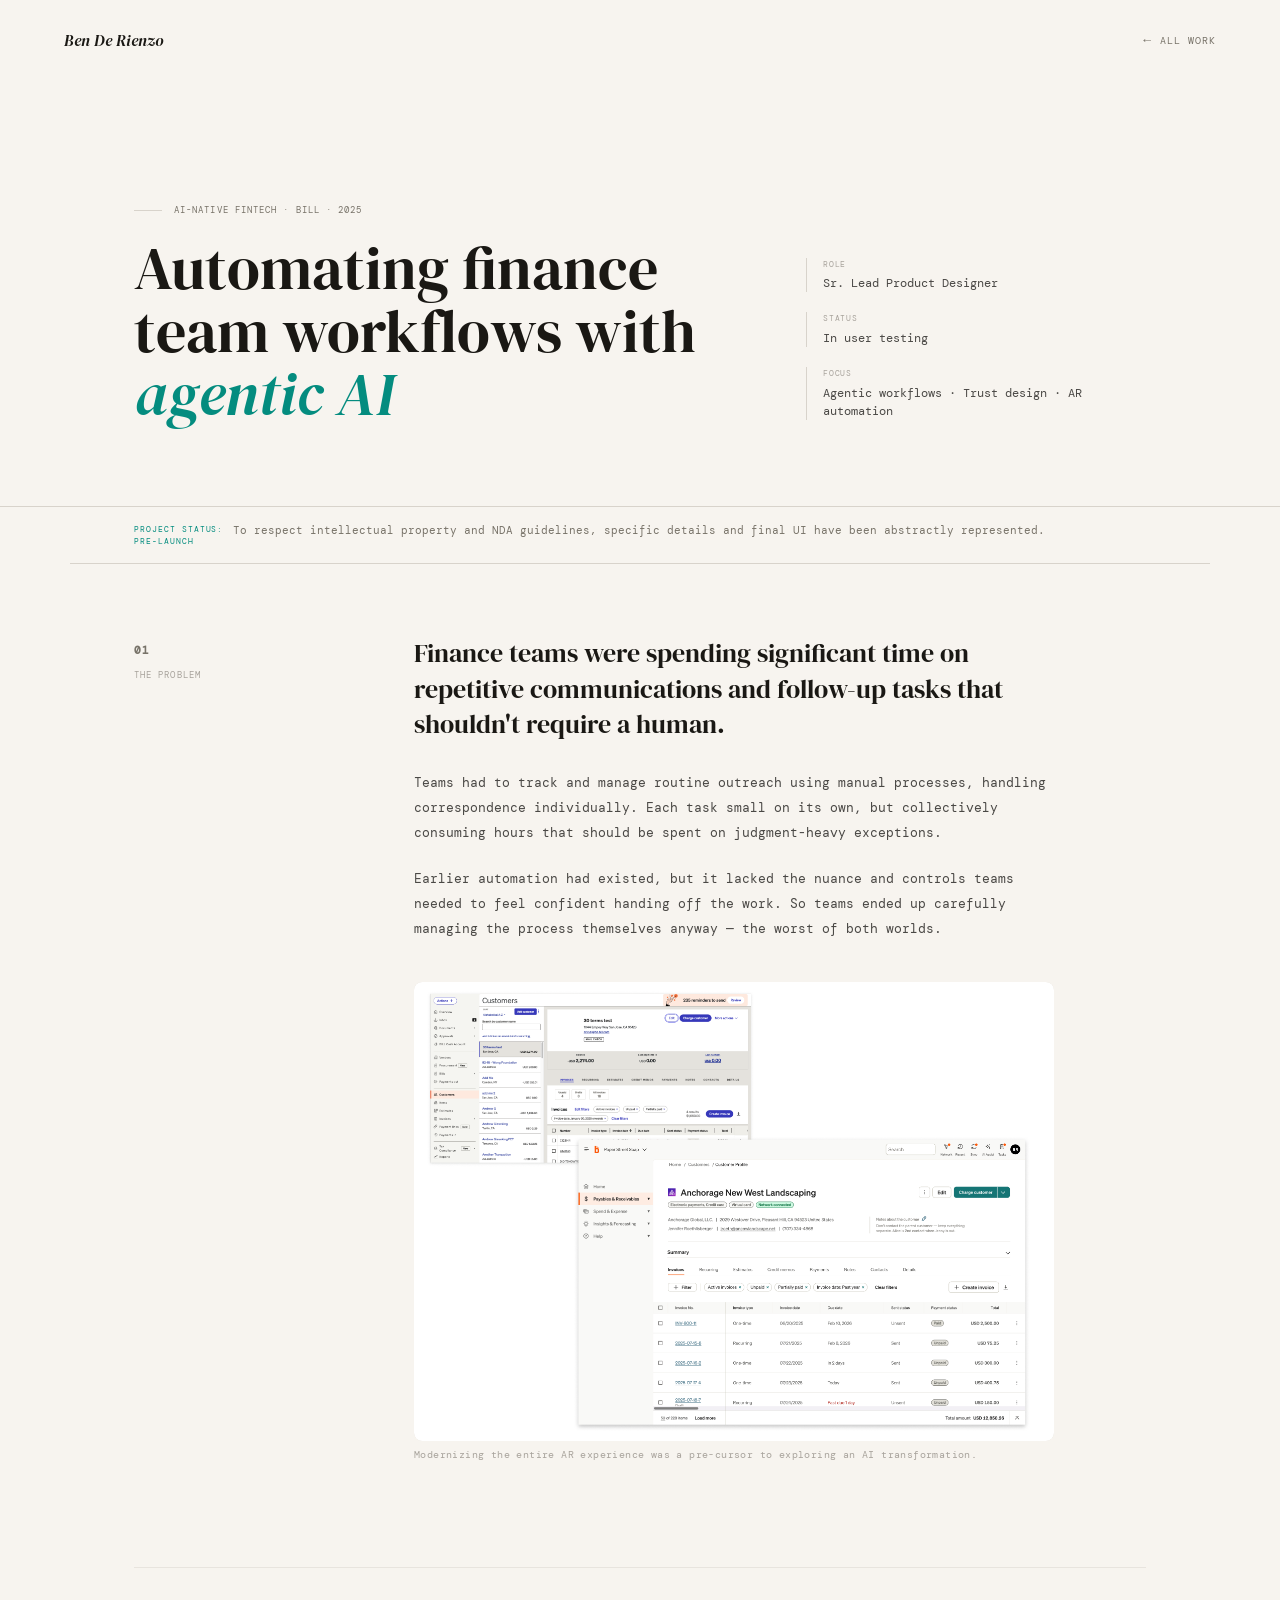
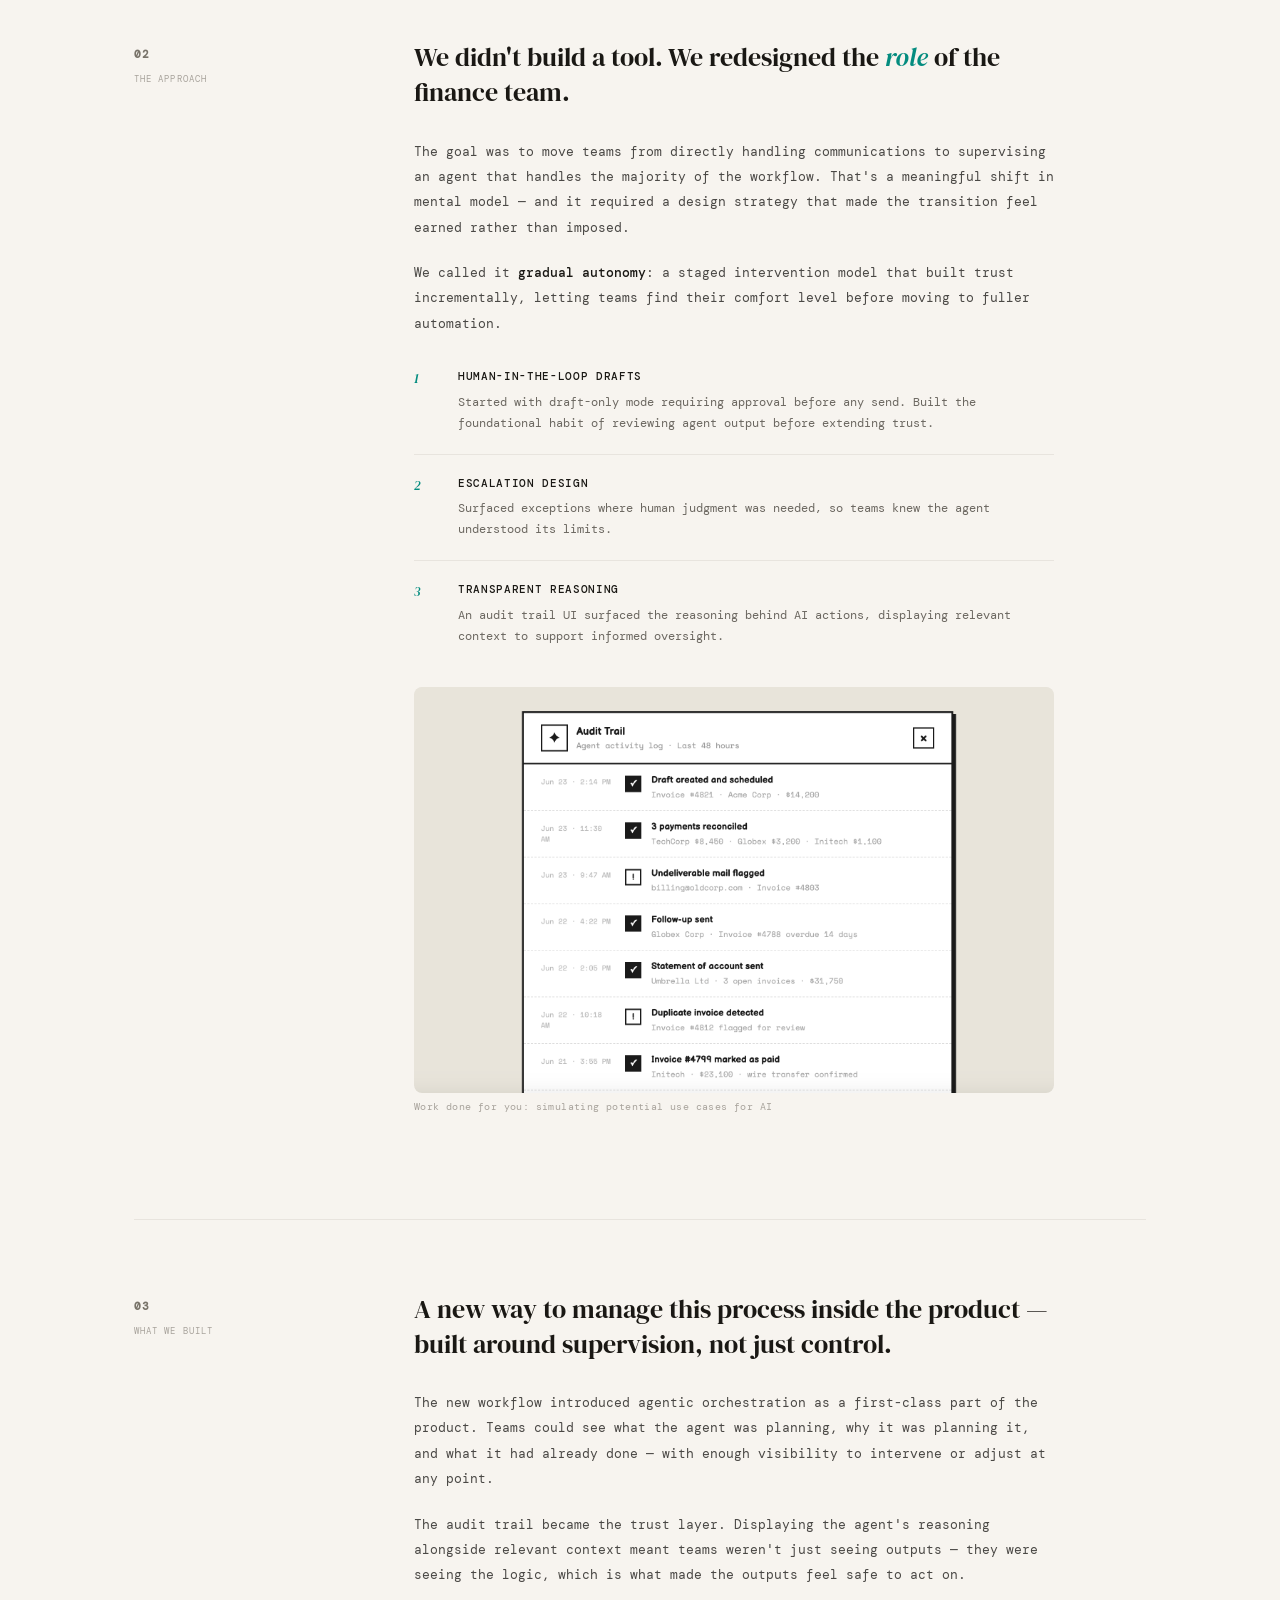
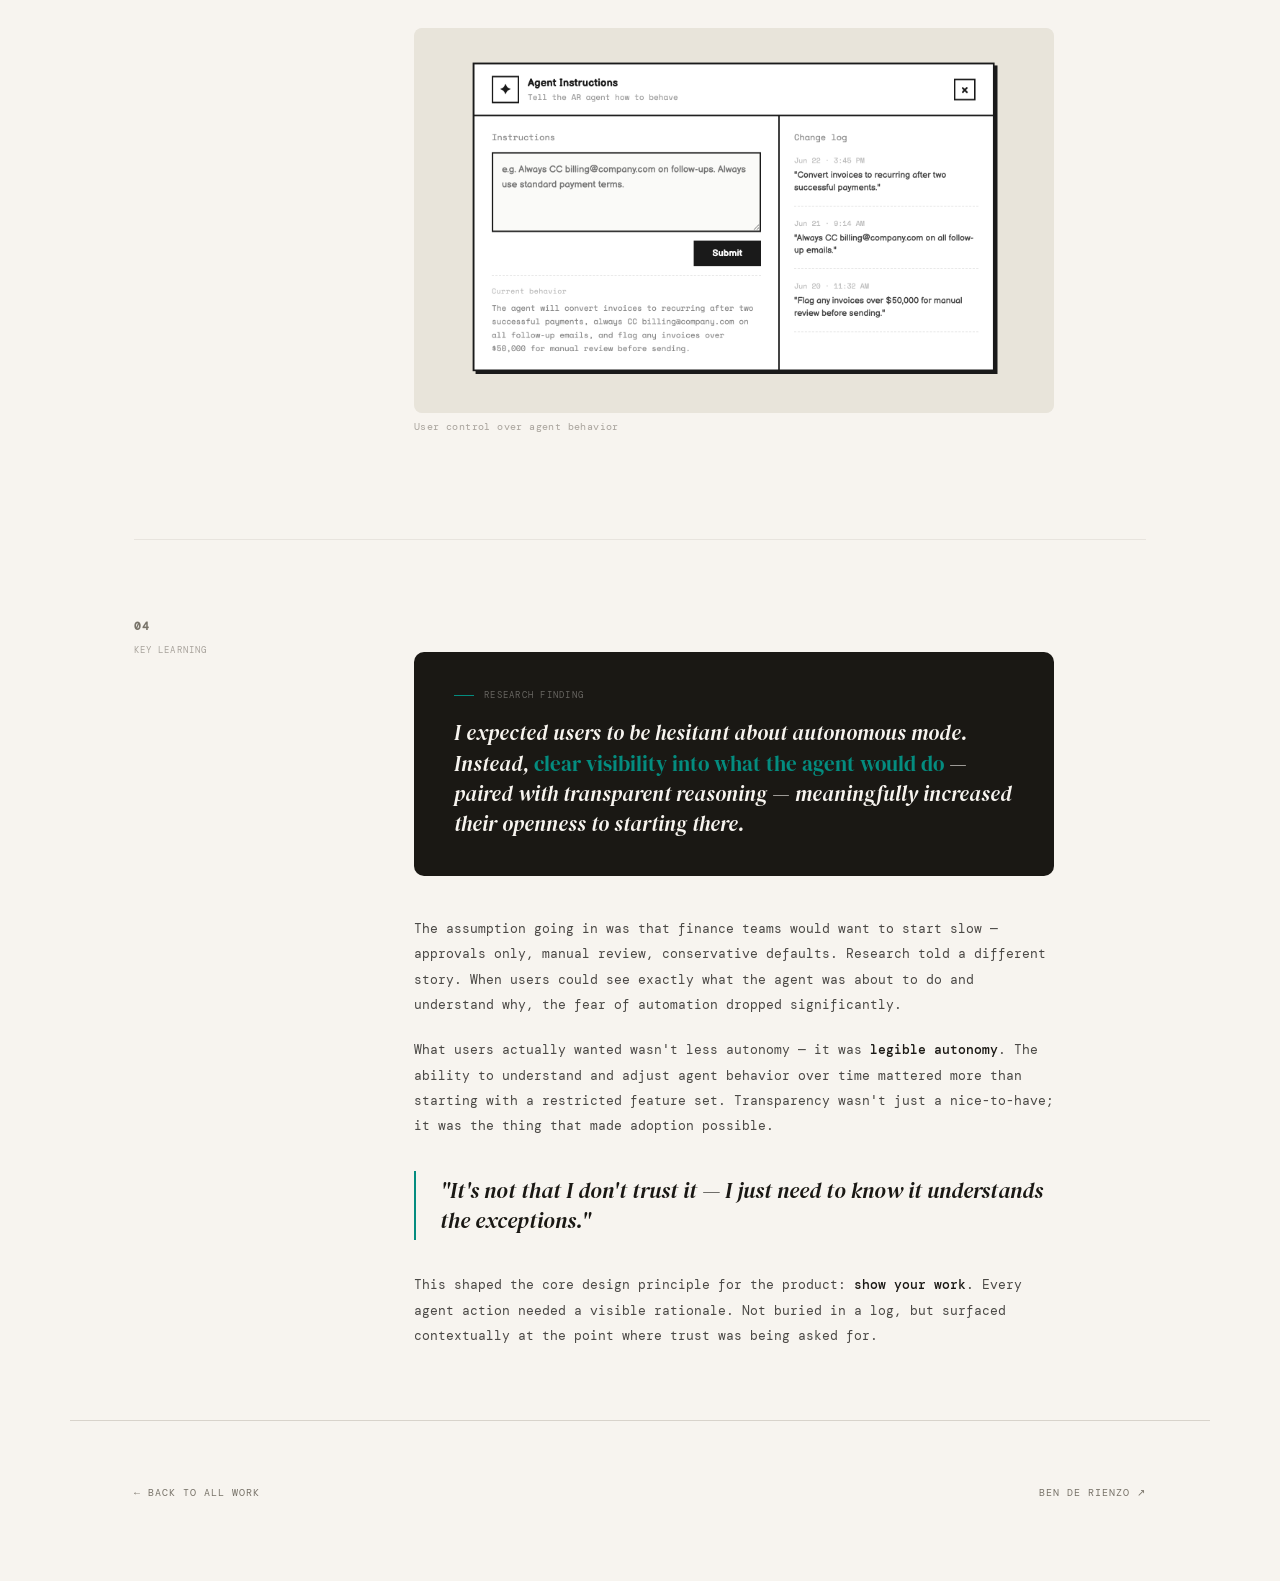
==== commit edcdaad3: "Fix top alignment between caveat label and description text" ====
--- a/case-study-ar.html
+++ b/case-study-ar.html
@@ -113,6 +113,7 @@
   .cs-caveat-label {
     font-size: 8px; letter-spacing: 0.12em; text-transform: uppercase;
     color: var(--ink-warm); white-space: nowrap; flex-shrink: 0;
+    line-height: 1.5; padding-top: 1px;
   }
   .cs-caveat-text {
     font-size: 11px; color: #787369; line-height: 1.5;
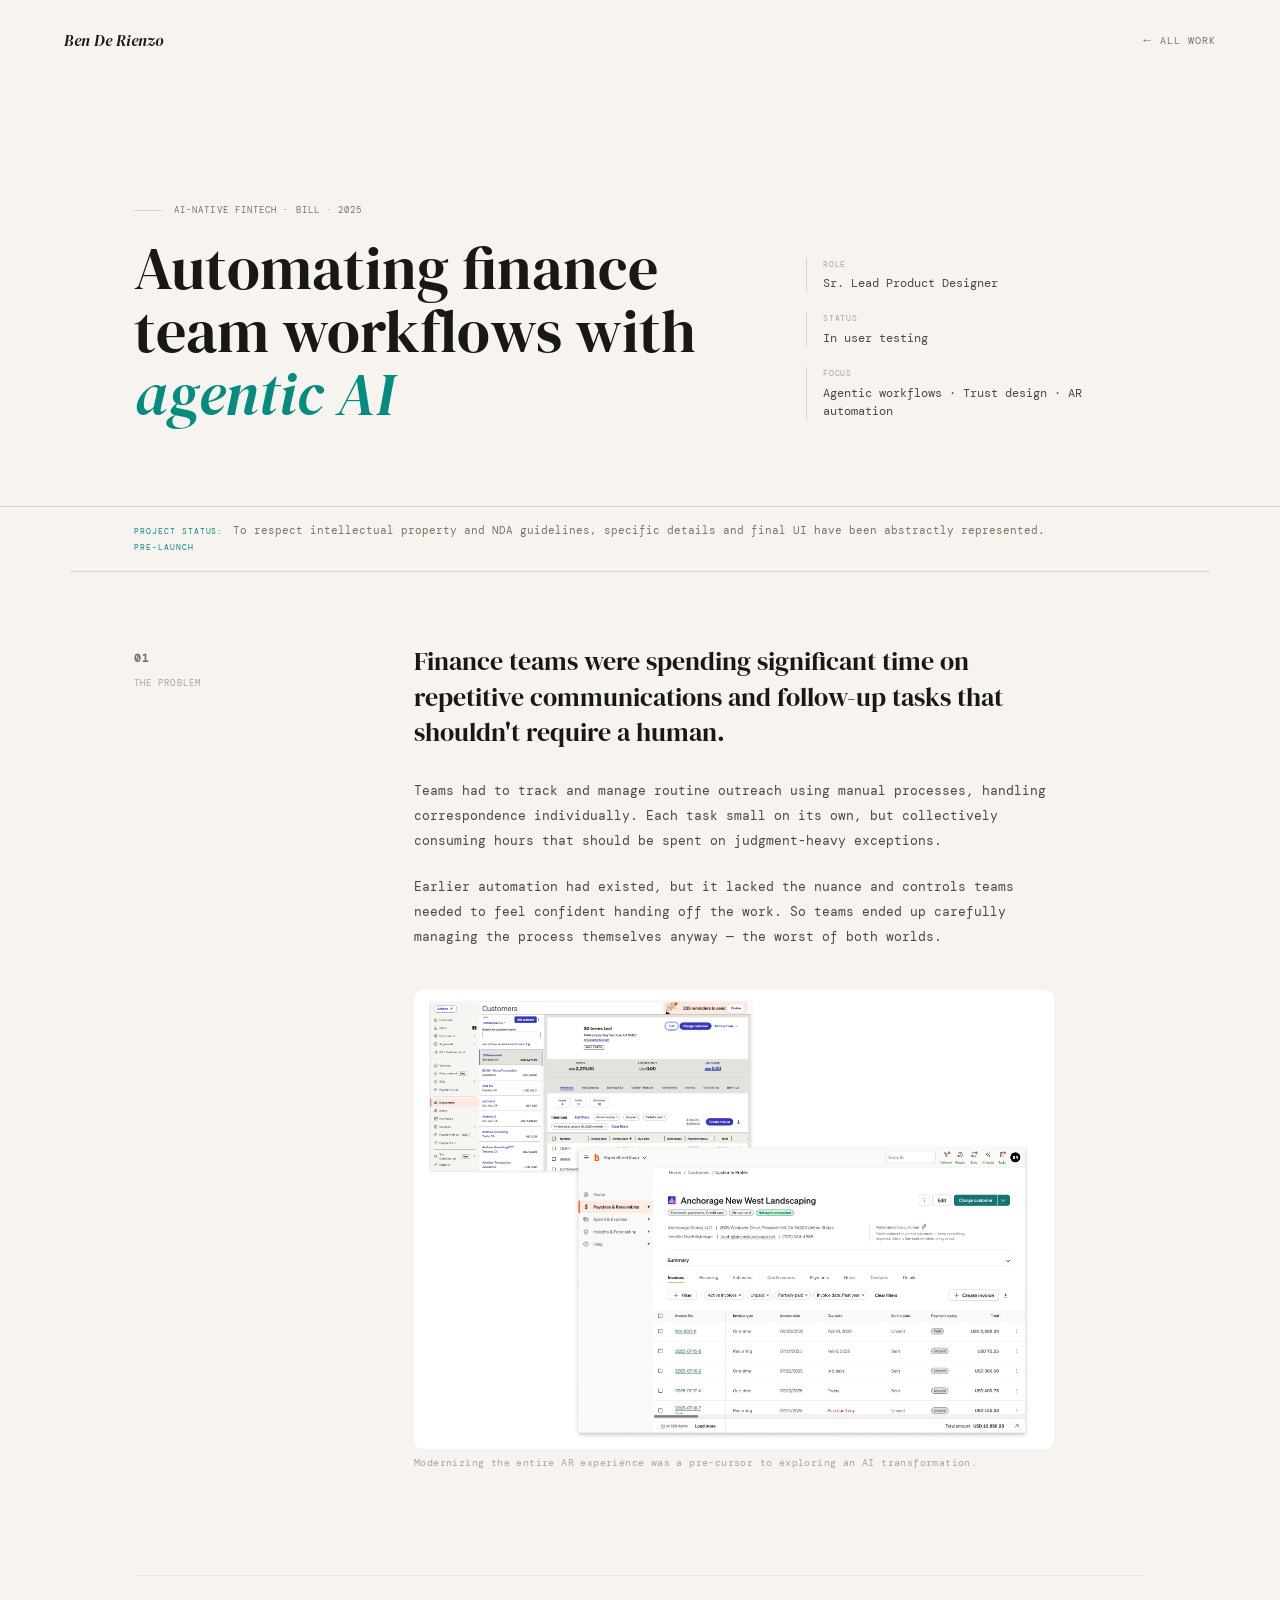
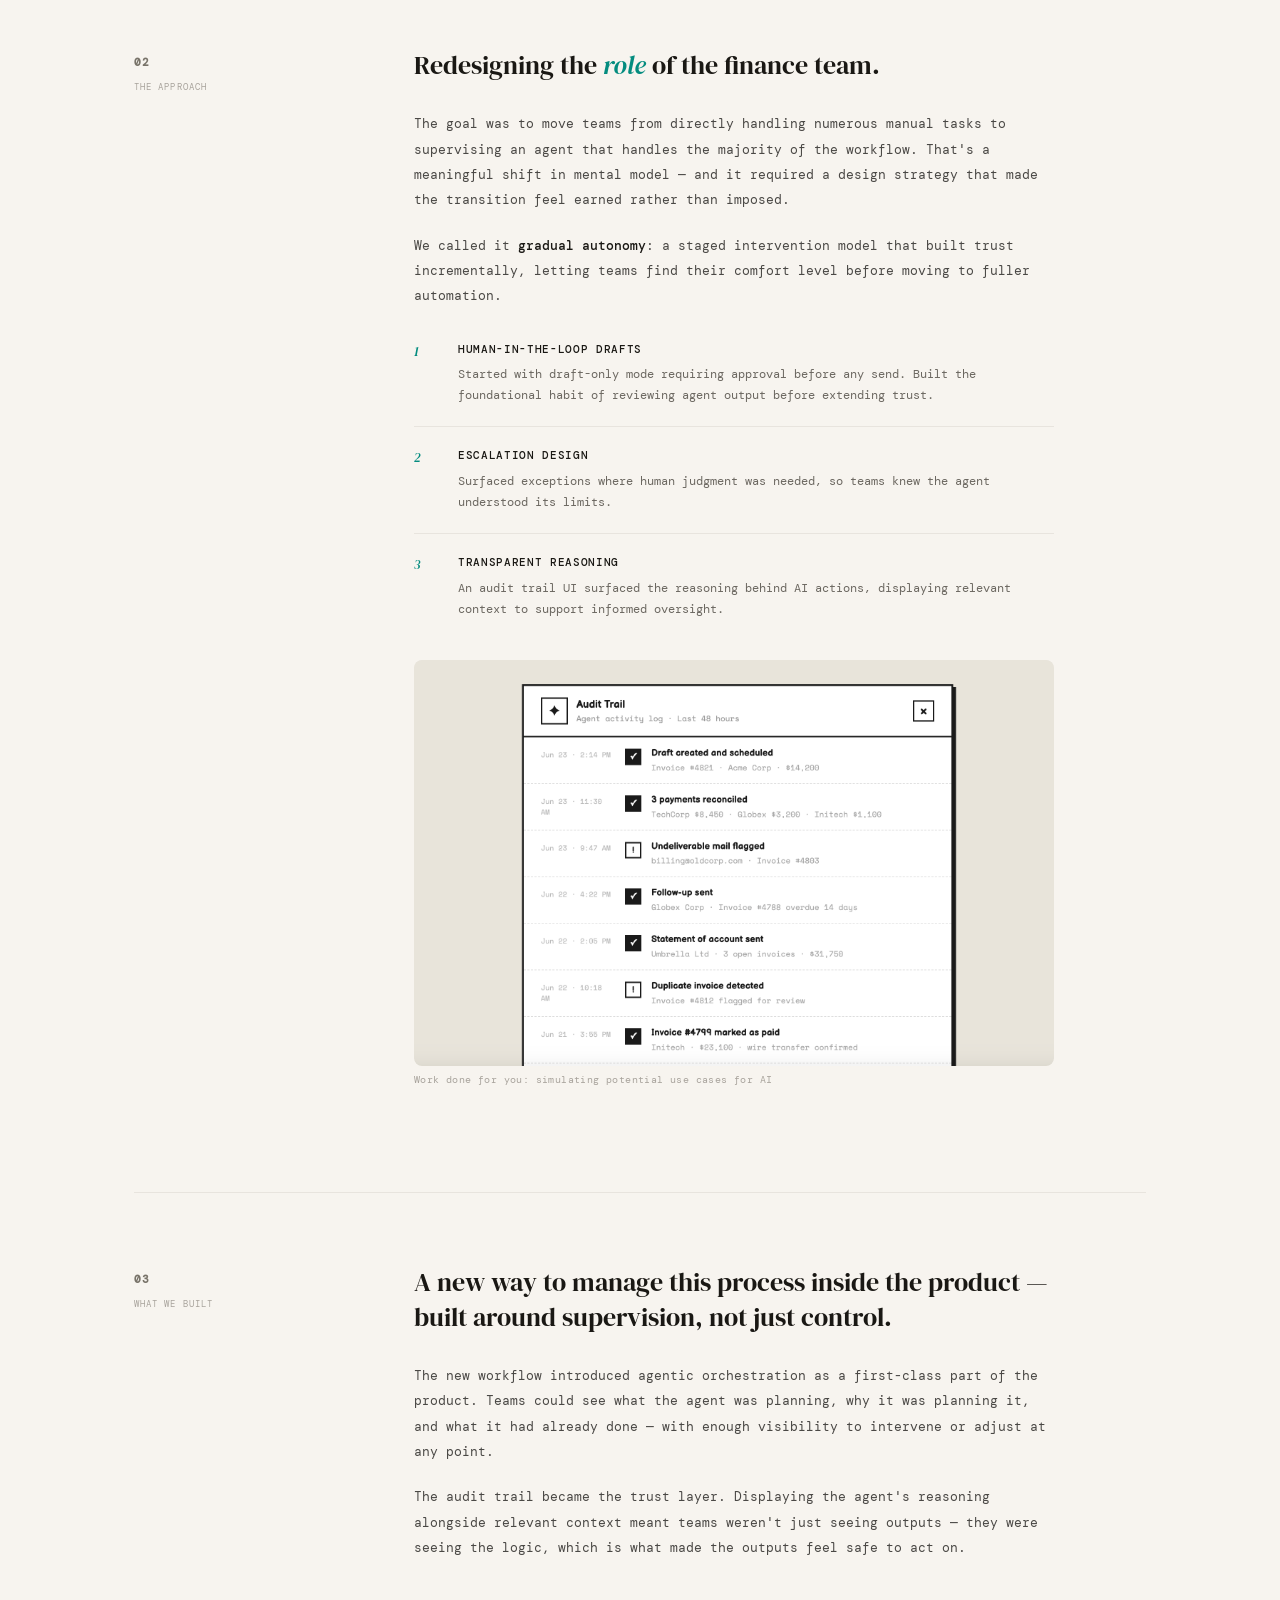
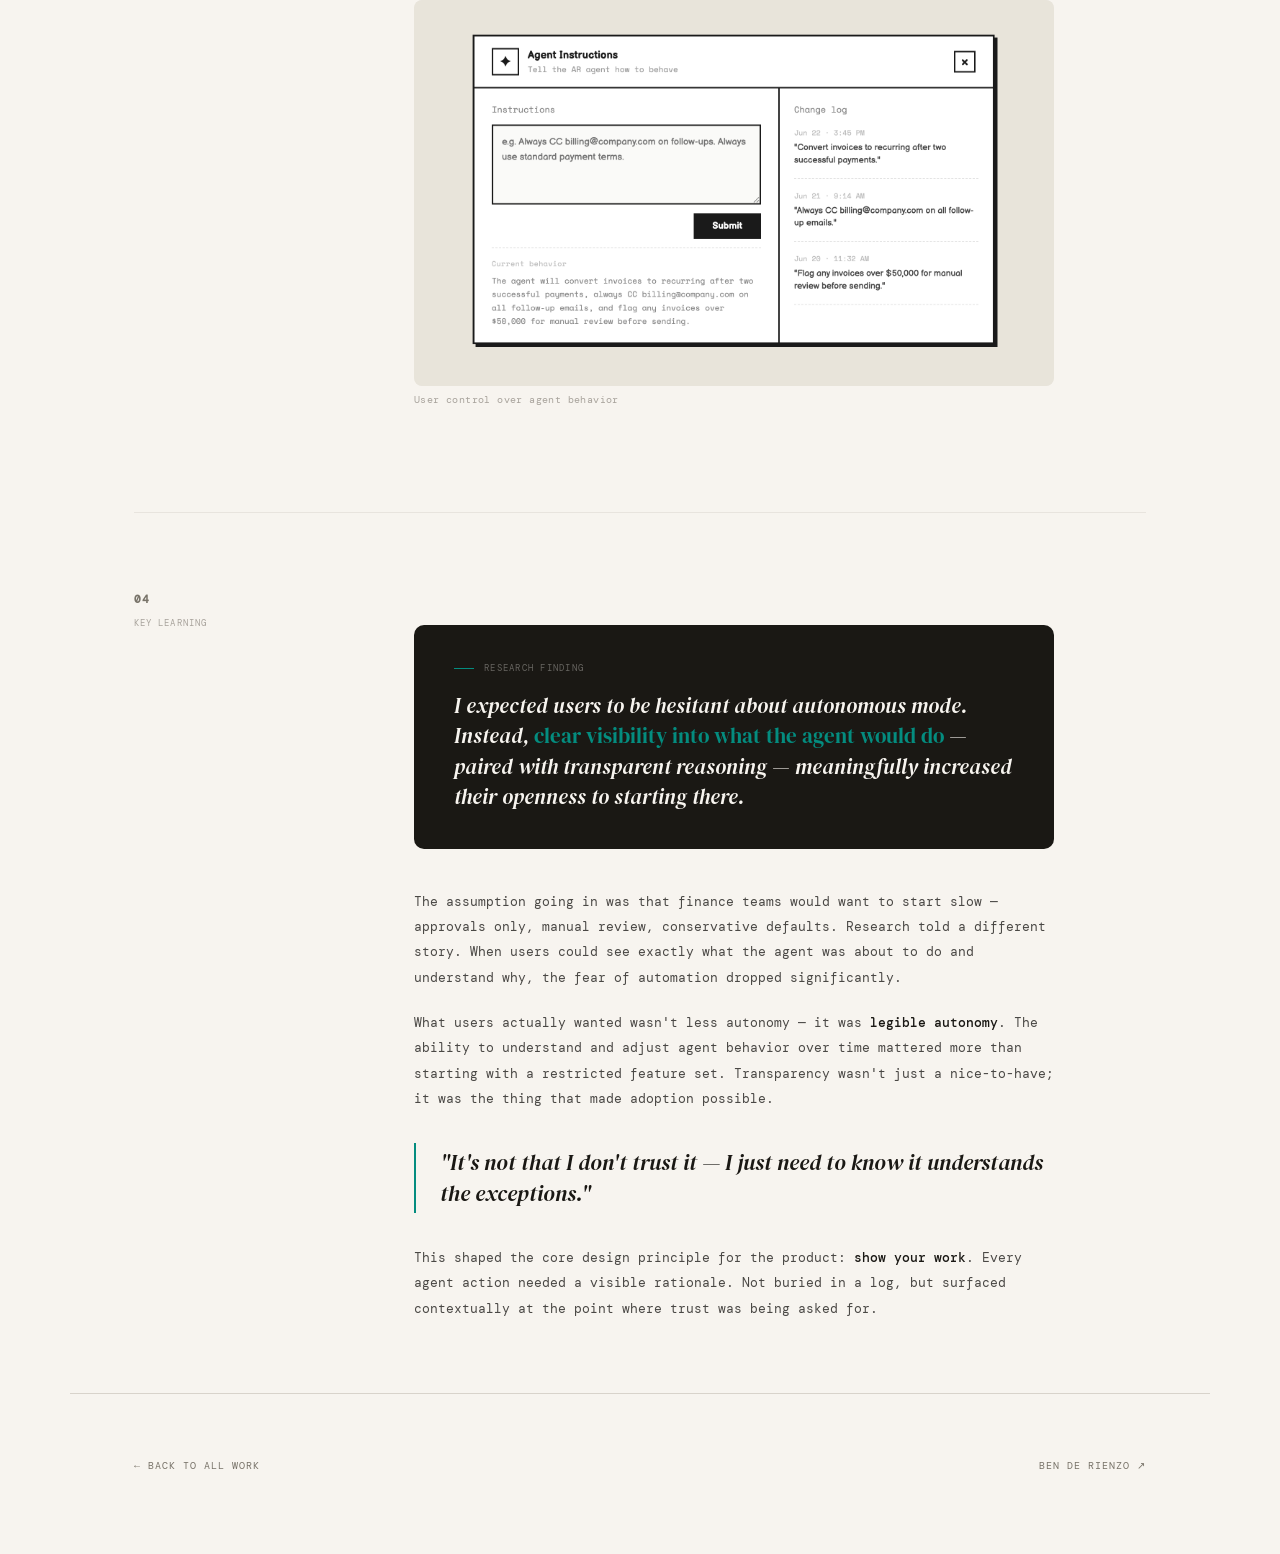
==== commit dad7283e: "Update section 02 headline and body copy in AR case study" ====
--- a/case-study-ar.html
+++ b/case-study-ar.html
@@ -113,7 +113,7 @@
   .cs-caveat-label {
     font-size: 8px; letter-spacing: 0.12em; text-transform: uppercase;
     color: var(--ink-warm); white-space: nowrap; flex-shrink: 0;
-    line-height: 1.5; padding-top: 1px;
+    line-height: 2; padding-top: 1px;
   }
   .cs-caveat-text {
     font-size: 11px; color: #787369; line-height: 1.5;
@@ -349,8 +349,8 @@
   <section class="cs-section" data-reveal>
     <div class="cs-section-label"><strong>02</strong> The approach</div>
     <div class="cs-content">
-      <p class="cs-lead">We didn't build a tool. We redesigned the <em>role</em> of the finance team.</p>
-      <p class="cs-body-text">The goal was to move teams from directly handling communications to supervising an agent that handles the majority of the workflow. That's a meaningful shift in mental model — and it required a design strategy that made the transition feel earned rather than imposed.</p>
+      <p class="cs-lead">Redesigning the <em>role</em> of the finance team.</p>
+      <p class="cs-body-text">The goal was to move teams from directly handling numerous manual tasks to supervising an agent that handles the majority of the workflow. That's a meaningful shift in mental model — and it required a design strategy that made the transition feel earned rather than imposed.</p>
       <p class="cs-body-text">We called it <strong>gradual autonomy</strong>: a staged intervention model that built trust incrementally, letting teams find their comfort level before moving to fuller automation.</p>
 
       <div class="cs-pillars">
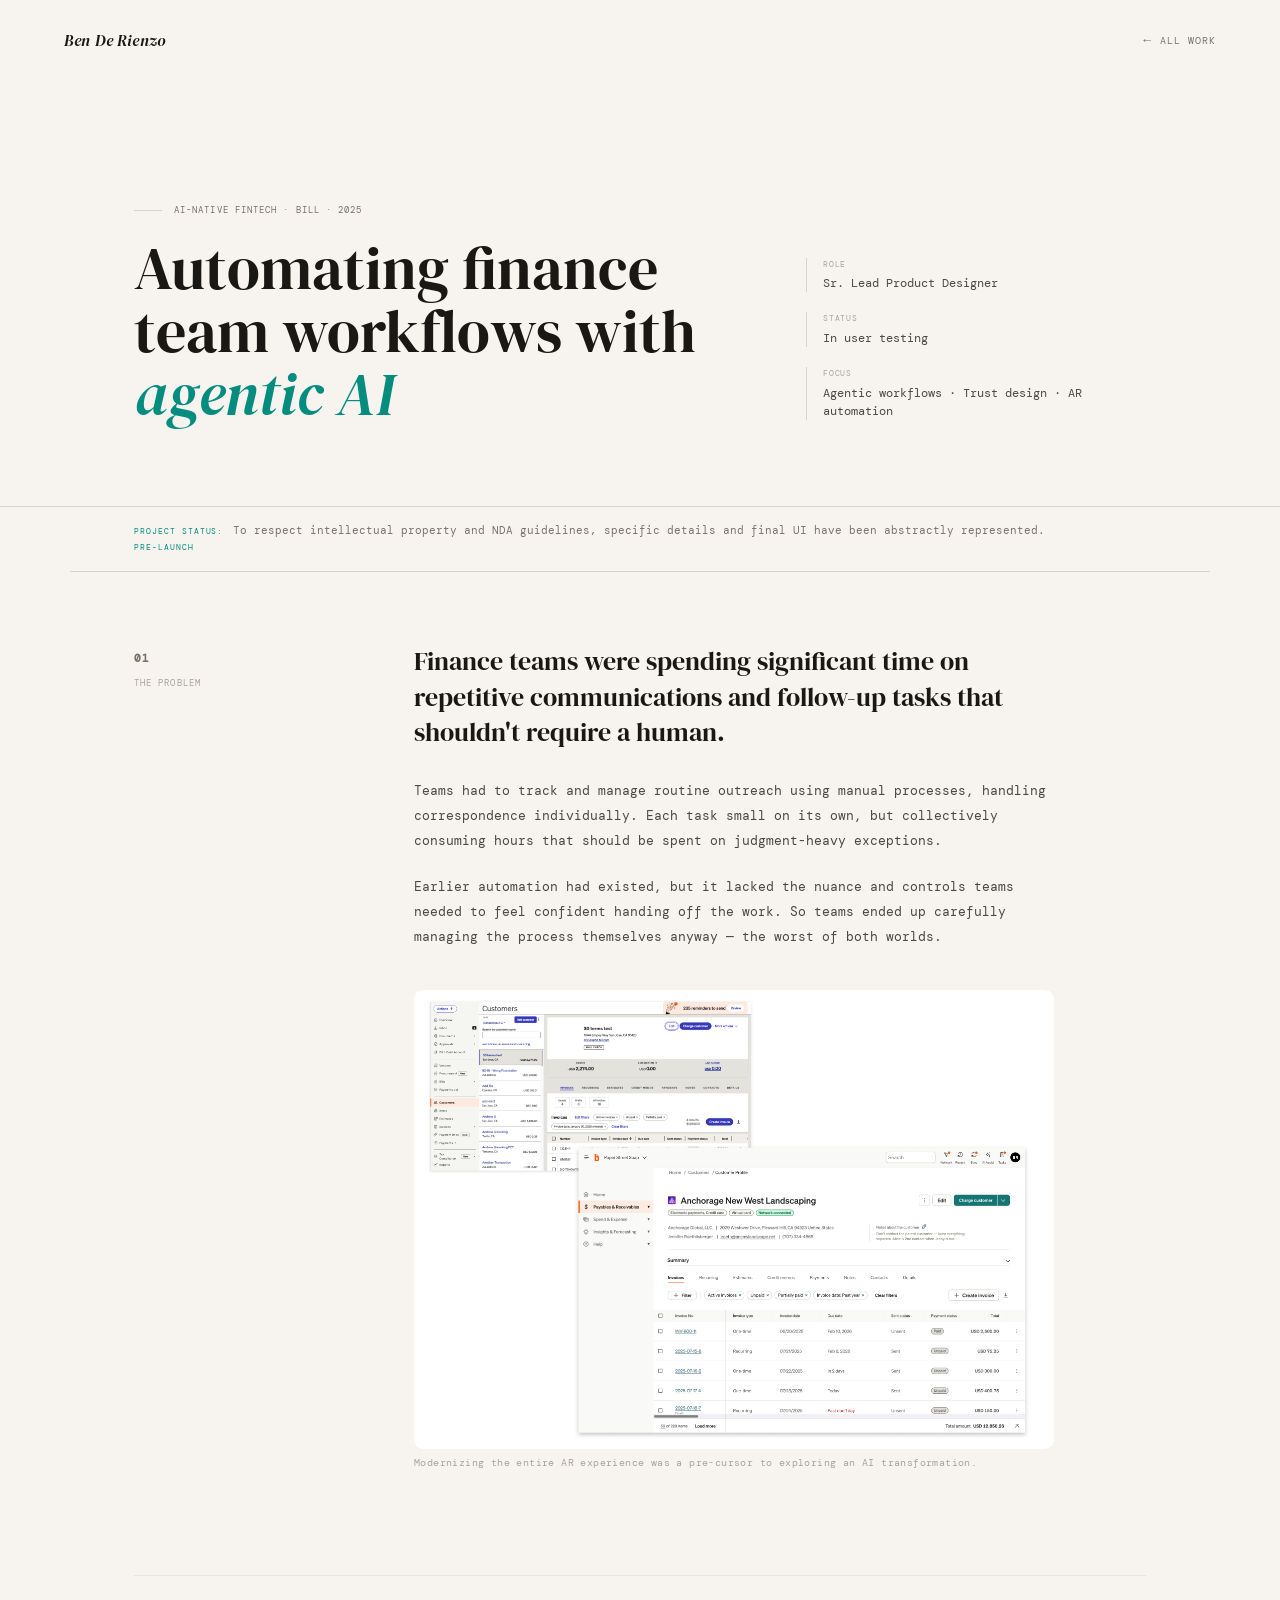
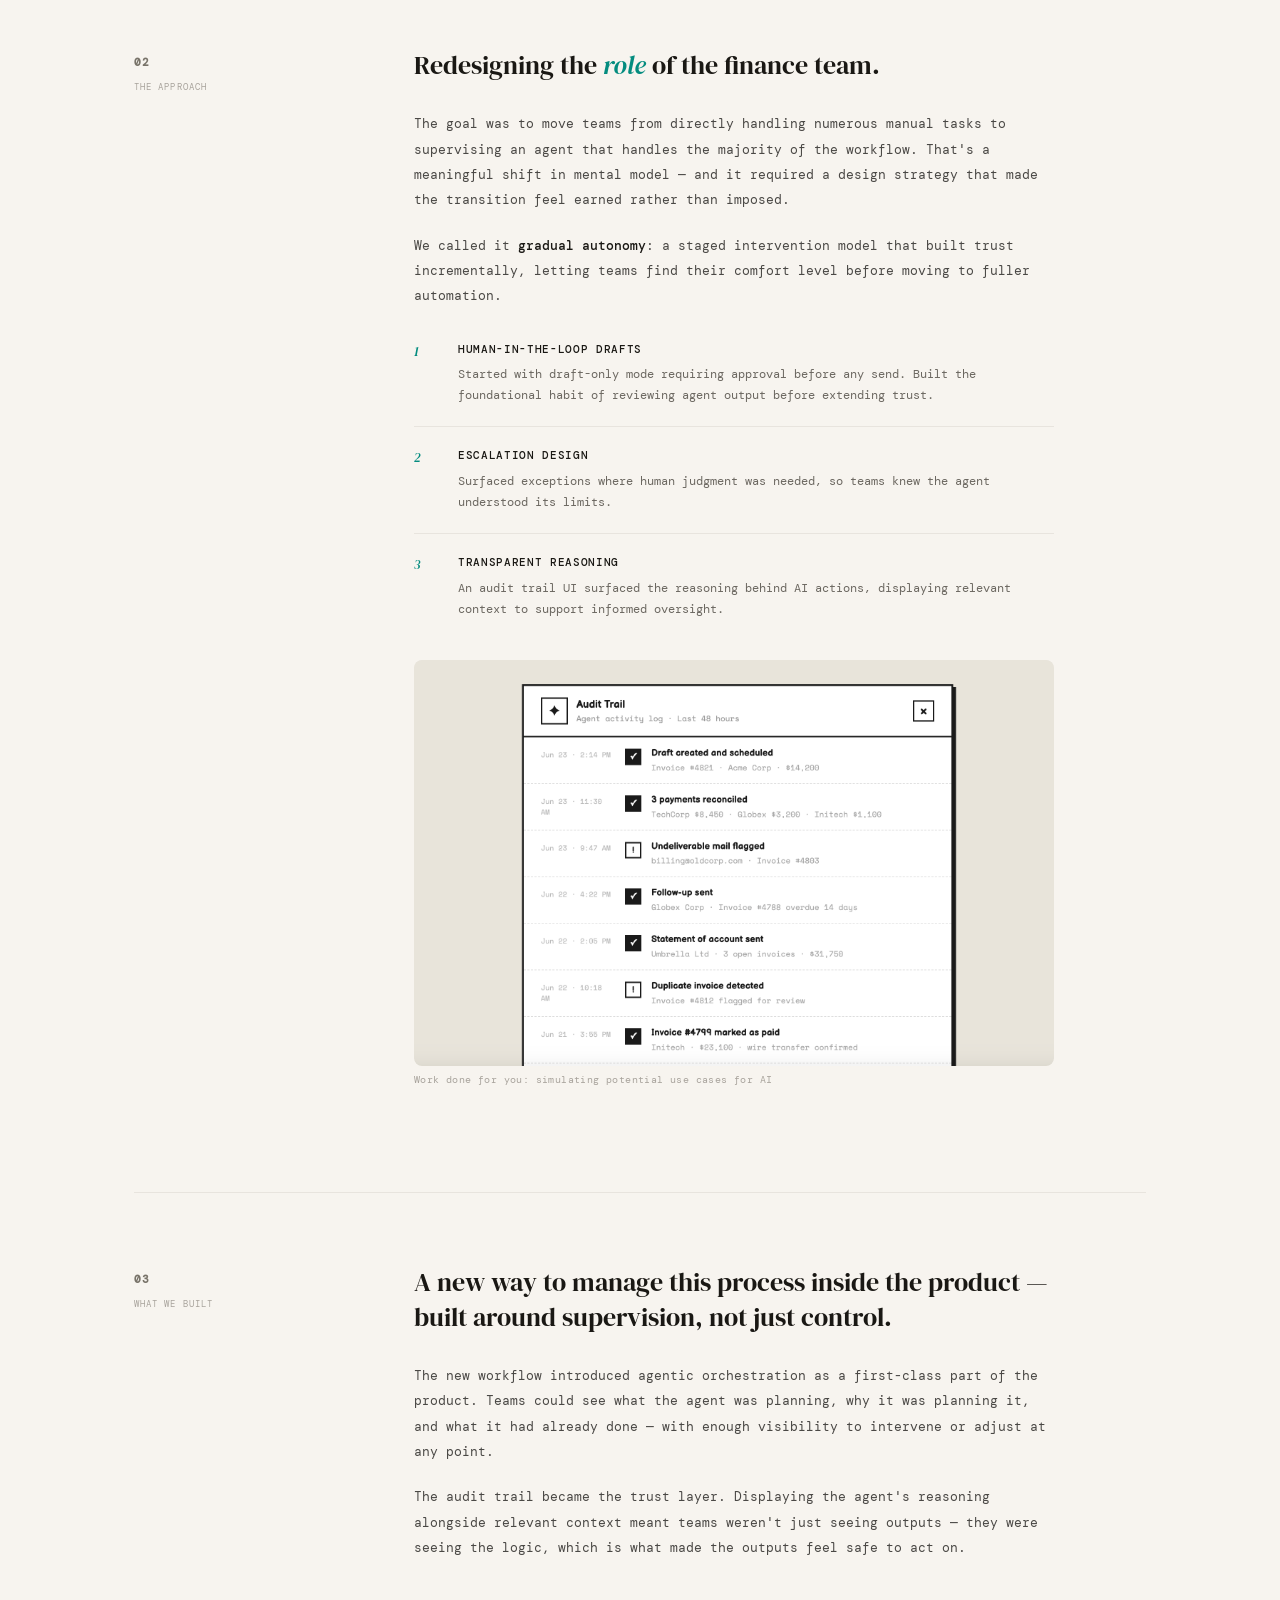
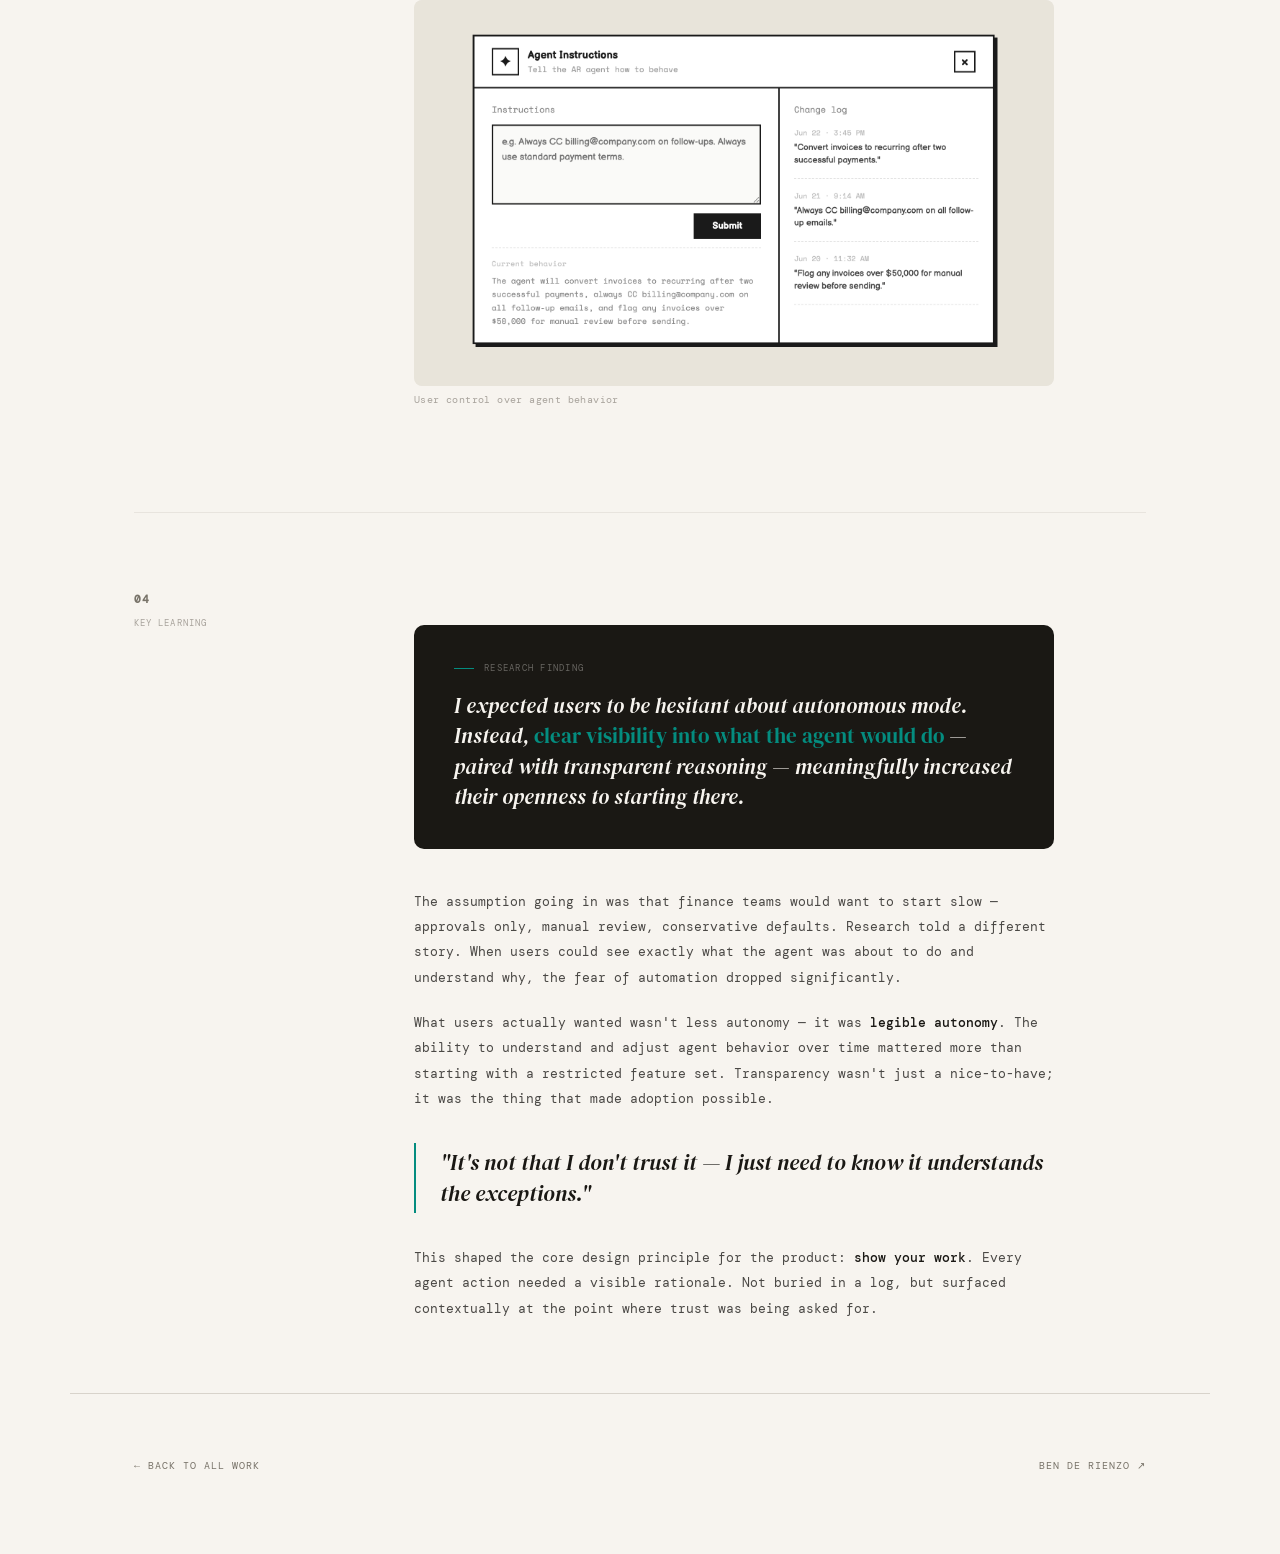
==== commit 75672e36: "Extract shared CSS/JS into external files for best-in-class organization Tokens, reset, cursor, nav," ====
--- a/case-study-ar.html
+++ b/case-study-ar.html
@@ -7,281 +7,12 @@
 <link rel="preconnect" href="https://fonts.googleapis.com">
 <link rel="preconnect" href="https://fonts.gstatic.com" crossorigin>
 <link href="https://fonts.googleapis.com/css2?family=DM+Serif+Display:ital@0;1&family=DM+Mono:wght@400;500&display=swap" rel="stylesheet">
+<link rel="stylesheet" href="assets/css/base.css">
+<link rel="stylesheet" href="assets/css/cursor.css">
+<link rel="stylesheet" href="assets/css/nav.css">
+<link rel="stylesheet" href="assets/css/case-study.css">
 <style>
-  *, *::before, *::after { box-sizing: border-box; margin: 0; padding: 0; }
-  html { scroll-behavior: smooth; font-size: 16px; }
-  img { display: block; max-width: 100%; }
-  button { cursor: pointer; font-family: inherit; border: none; background: none; }
-  a { color: inherit; text-decoration: none; }
-
-  :root {
-    --cream:      #F7F4EF;
-    --cream-mid:  #EDE9E2;
-    --cream-dark: #E5E0D8;
-    --ink:        #1A1814;
-    --ink-warm:   #048C7F;
-    --muted:      #A8A39C;
-    --rule:       #D8D3CB;
-    --rule-light: #E8E4DE;
-    --serif: 'DM Serif Display', Georgia, serif;
-    --mono:  'DM Mono', 'Courier New', monospace;
-    --max: 1140px;
-    --pad-x: clamp(24px, 5vw, 72px);
-  }
-
-  body {
-    background: var(--cream);
-    color: var(--ink);
-    font-family: var(--mono);
-    font-size: 13px;
-    line-height: 1.6;
-    -webkit-font-smoothing: antialiased;
-    overflow-x: hidden;
-    cursor: none;
-  }
-
-  /* ─── Cursor ─── */
-  .cursor {
-    width: 7px; height: 7px; background: var(--ink); border-radius: 50%;
-    position: fixed; top: 0; left: 0; pointer-events: none;
-    transform: translate(-50%,-50%); z-index: 9999; opacity: 0;
-    transition: transform 0.08s ease, opacity 0.3s;
-  }
-  .cursor-ring {
-    width: 32px; height: 32px; border: 0.5px solid var(--ink); border-radius: 50%;
-    position: fixed; top: 0; left: 0; pointer-events: none;
-    transform: translate(-50%,-50%); z-index: 9998; opacity: 0;
-    transition: transform 0.18s ease, width 0.2s, height 0.2s, opacity 0.3s, border-color 0.2s;
-  }
-  body:hover .cursor, body:hover .cursor-ring { opacity: 1; }
-  body.cursor-hover .cursor-ring { width: 48px; height: 48px; border-color: var(--ink-warm); }
-
-  /* ─── Nav ─── */
-  .nav {
-    display: flex; justify-content: space-between; align-items: center;
-    padding: 28px var(--pad-x); position: sticky; top: 0; z-index: 100;
-    background: var(--cream); border-bottom: 0.5px solid transparent;
-    transition: border-color 0.3s;
-  }
-  .nav.scrolled { border-color: var(--rule); }
-  .nav-name { font-family: var(--serif); font-size: 16px; font-style: italic; }
-  .nav-back {
-    font-size: 10px; letter-spacing: 0.1em; text-transform: uppercase;
-    color: #787369; display: flex; align-items: center; gap: 8px;
-    transition: color 0.2s;
-  }
-  .nav-back:hover { color: var(--ink-warm); }
-  .nav-back-arrow { font-size: 13px; }
-
-  /* ─── Hero ─── */
-  .cs-hero {
-    padding: clamp(64px, 10vw, 120px) var(--pad-x) clamp(48px, 8vw, 80px);
-    max-width: var(--max); margin: 0 auto;
-    display: grid; grid-template-columns: 1fr 340px; gap: 80px; align-items: end;
-  }
-  .cs-eyebrow {
-    font-size: 9px; letter-spacing: 0.12em; text-transform: uppercase;
-    color: #787369; margin-bottom: 20px;
-    display: flex; align-items: center; gap: 12px;
-  }
-  .cs-eyebrow::before {
-    content: ''; display: block; width: 28px; height: 0.5px; background: var(--rule);
-  }
-  .cs-headline {
-    font-family: var(--serif); font-size: clamp(36px, 5vw, 60px);
-    line-height: 1.05; font-weight: 400; color: var(--ink);
-  }
-  .cs-headline em { font-style: italic; color: var(--ink-warm); }
-  .cs-meta { display: flex; flex-direction: column; gap: 20px; padding-bottom: 6px; }
-  .cs-meta-item { border-left: 1.5px solid var(--rule); padding-left: 16px; }
-  .cs-meta-key {
-    font-size: 8px; letter-spacing: 0.1em; text-transform: uppercase;
-    color: var(--muted); margin-bottom: 4px;
-  }
-  .cs-meta-val { font-size: 12px; color: #4A4845; line-height: 1.5; }
-
-  /* ─── Divider ─── */
-  .cs-rule { height: 0.5px; background: var(--rule); }
-
-  /* ─── Caveat note ─── */
-  .cs-caveat {
-    max-width: var(--max); margin: 0 auto;
-    padding: 16px var(--pad-x);
-    display: flex; align-items: flex-start; gap: 10px;
-    border-bottom: 0.5px solid var(--rule);
-  }
-  .cs-caveat-label {
-    font-size: 8px; letter-spacing: 0.12em; text-transform: uppercase;
-    color: var(--ink-warm); white-space: nowrap; flex-shrink: 0;
-    line-height: 2; padding-top: 1px;
-  }
-  .cs-caveat-text {
-    font-size: 11px; color: #787369; line-height: 1.5;
-  }
-
-  /* ─── Body layout ─── */
-  .cs-body {
-    max-width: var(--max); margin: 0 auto;
-    padding: 0 var(--pad-x);
-  }
-
-  /* ─── Section ─── */
-  .cs-section {
-    display: grid; grid-template-columns: 200px 1fr; gap: 48px 80px;
-    padding: 72px 0; border-bottom: 0.5px solid var(--rule-light);
-    opacity: 0; transform: translateY(24px);
-    transition: opacity 0.6s ease, transform 0.6s ease;
-  }
-  .cs-section.in { opacity: 1; transform: translateY(0); }
-  .cs-section:last-child { border-bottom: none; }
-  .cs-section-label {
-    font-size: 9px; letter-spacing: 0.12em; text-transform: uppercase;
-    color: var(--muted); padding-top: 5px; line-height: 1.8;
-  }
-  .cs-section-label strong {
-    display: block; font-size: 11px; color: #787369;
-    letter-spacing: 0.06em; margin-bottom: 6px;
-  }
-  .cs-content { max-width: 640px; }
-
-  /* ─── Typography in content ─── */
-  .cs-lead {
-    font-family: var(--serif); font-size: clamp(20px, 2.5vw, 26px);
-    line-height: 1.35; font-weight: 400; color: var(--ink);
-    margin-bottom: 28px;
-  }
-  .cs-lead em { font-style: italic; color: var(--ink-warm); }
-  .cs-body-text {
-    font-size: 13px; color: #4A4845; line-height: 1.95;
-    margin-bottom: 20px;
-  }
-  .cs-body-text:last-child { margin-bottom: 0; }
-  .cs-body-text strong { color: var(--ink); font-weight: 500; }
-
-  /* ─── Pull quote ─── */
-  .cs-pull-quote {
-    border-left: 2px solid var(--ink-warm); padding: 4px 0 4px 24px;
-    margin: 32px 0;
-  }
-  .cs-pull-quote p {
-    font-family: var(--serif); font-size: clamp(17px, 2vw, 22px);
-    font-style: italic; line-height: 1.4; color: var(--ink);
-  }
-
-  /* ─── Image slots ─── */
-  .cs-visual {
-    margin: 40px 0 6px; border-radius: 8px; overflow: hidden;
-    background: var(--cream-mid);
-    opacity: 0; transform: translateY(16px);
-    transition: opacity 0.5s ease, transform 0.5s ease;
-  }
-  .cs-visual.in { opacity: 1; transform: translateY(0); }
-  .cs-visual img { width: 100%; display: block; }
-  .cs-visual-placeholder {
-    width: 100%; aspect-ratio: 16/9;
-    display: flex; align-items: center; justify-content: center;
-    flex-direction: column; gap: 12px;
-    border: 1px dashed var(--rule); border-radius: 8px;
-    background: var(--cream-mid);
-  }
-  .cs-visual-placeholder-label {
-    font-size: 10px; letter-spacing: 0.1em; text-transform: uppercase;
-    color: var(--muted);
-  }
-  .cs-visual-caption {
-    font-size: 10px; color: var(--muted); letter-spacing: 0.04em;
-    line-height: 1.6; margin-bottom: 32px;
-  }
-
-  /* ─── 3-up insight pills ─── */
-  .cs-insights {
-    display: grid; grid-template-columns: repeat(3, 1fr);
-    gap: 16px; margin: 32px 0;
-  }
-  .cs-insight {
-    background: var(--cream-mid); border-radius: 6px;
-    padding: 20px; border-top: 2px solid var(--rule);
-  }
-  .cs-insight-num {
-    font-family: var(--serif); font-size: 32px; color: var(--ink);
-    line-height: 1; margin-bottom: 8px;
-  }
-  .cs-insight-num em { font-style: italic; color: var(--ink-warm); }
-  .cs-insight-label {
-    font-size: 10px; letter-spacing: 0.06em; text-transform: uppercase;
-    color: #787369; line-height: 1.6;
-  }
-
-  /* ─── Strategy pillars ─── */
-  .cs-pillars { display: flex; flex-direction: column; gap: 0; margin: 32px 0; }
-  .cs-pillar {
-    padding: 20px 0; border-bottom: 0.5px solid var(--rule-light);
-    display: grid; grid-template-columns: 28px 1fr; gap: 16px; align-items: start;
-  }
-  .cs-pillar:first-child { padding-top: 0; }
-  .cs-pillar:last-child { border-bottom: none; padding-bottom: 0; }
-  .cs-pillar-num {
-    font-family: var(--serif); font-size: 13px; font-style: italic;
-    color: var(--ink-warm); padding-top: 1px;
-  }
-  .cs-pillar-title {
-    font-size: 11px; letter-spacing: 0.06em; text-transform: uppercase;
-    color: var(--ink); margin-bottom: 6px; font-weight: 500;
-  }
-  .cs-pillar-body { font-size: 12px; color: #6B6760; line-height: 1.75; }
-
-  /* ─── Key learning callout ─── */
-  .cs-learning {
-    background: var(--ink); border-radius: 10px;
-    padding: 36px 40px; margin: 40px 0;
-  }
-  .cs-learning-label {
-    font-size: 9px; letter-spacing: 0.14em; text-transform: uppercase;
-    color: rgba(247,244,239,0.35); margin-bottom: 16px;
-    display: flex; align-items: center; gap: 10px;
-  }
-  .cs-learning-label::before {
-    content: ''; display: block; width: 20px; height: 0.5px;
-    background: var(--ink-warm);
-  }
-  .cs-learning-text {
-    font-family: var(--serif); font-size: clamp(17px, 2vw, 21px);
-    font-style: italic; line-height: 1.45; color: #F7F4EF;
-    font-weight: 400;
-  }
-  .cs-learning-text em { color: var(--ink-warm); font-style: normal; }
-
-  /* ─── Footer nav ─── */
-  .cs-footer-nav {
-    max-width: var(--max); margin: 0 auto;
-    padding: 64px var(--pad-x) 80px;
-    display: flex; justify-content: space-between; align-items: center;
-    border-top: 0.5px solid var(--rule);
-  }
-  .cs-footer-link {
-    font-size: 10px; letter-spacing: 0.1em; text-transform: uppercase;
-    color: #787369; display: flex; align-items: center; gap: 8px;
-    transition: color 0.2s;
-  }
-  .cs-footer-link:hover { color: var(--ink-warm); }
-
-  /* ─── Responsive ─── */
-  @media (max-width: 900px) {
-    .cs-hero { grid-template-columns: 1fr; gap: 40px; }
-    .cs-meta { flex-direction: row; flex-wrap: wrap; gap: 20px; }
-    .cs-section { grid-template-columns: 1fr; gap: 24px; }
-    .cs-section-label { padding-top: 0; }
-    .cs-insights { grid-template-columns: 1fr 1fr; }
-  }
-  @media (max-width: 600px) {
-    .cs-insights { grid-template-columns: 1fr; }
-    .cs-learning { padding: 28px 24px; }
-    .cs-footer-nav { flex-direction: column; gap: 24px; align-items: flex-start; }
-  }
-  @media (max-width: 900px) {
-    .cursor, .cursor-ring { display: none; }
-    body { cursor: auto; }
-  }
+  /* page-specific overrides only */
 </style>
 </head>
 <body>
@@ -428,45 +159,8 @@
   <a class="cs-footer-link" href="index.html">Ben De Rienzo ↗</a>
 </footer>
 
-<script>
-(function() {
-  /* Cursor */
-  var cursor = document.getElementById('cursor');
-  var ring   = document.getElementById('cursorRing');
-  var rx = 0, ry = 0;
-  document.addEventListener('mousemove', function(e) {
-    cursor.style.left = e.clientX + 'px'; cursor.style.top = e.clientY + 'px';
-    rx += (e.clientX - rx) * 0.12; ry += (e.clientY - ry) * 0.12;
-    ring.style.left = rx + 'px'; ring.style.top = ry + 'px';
-  });
-  (function animRing() {
-    ring.style.left = rx + 'px'; ring.style.top = ry + 'px';
-    requestAnimationFrame(animRing);
-  })();
-  document.querySelectorAll('a, button').forEach(function(el) {
-    el.addEventListener('mouseenter', function() { document.body.classList.add('cursor-hover'); });
-    el.addEventListener('mouseleave', function() { document.body.classList.remove('cursor-hover'); });
-  });
-
-  /* Nav scroll border */
-  window.addEventListener('scroll', function() {
-    document.getElementById('nav').classList.toggle('scrolled', window.scrollY > 10);
-  });
-
-  /* Scroll reveals */
-  var obs = new IntersectionObserver(function(entries) {
-    entries.forEach(function(entry) {
-      if (entry.isIntersecting) {
-        entry.target.classList.add('in');
-        obs.unobserve(entry.target);
-      }
-    });
-  }, { threshold: 0.08, rootMargin: '0px 0px 120px 0px' });
-
-  document.querySelectorAll('[data-reveal]').forEach(function(el) {
-    obs.observe(el);
-  });
-})();
-</script>
+<script src="assets/js/cursor.js"></script>
+<script src="assets/js/nav.js"></script>
+<script src="assets/js/reveal.js"></script>
 </body>
 </html>
--- a/assets/css/base.css
+++ b/assets/css/base.css
@@ -0,0 +1,43 @@
+/* ─── Reset ─── */
+*, *::before, *::after { box-sizing: border-box; margin: 0; padding: 0; }
+html { scroll-behavior: smooth; font-size: 16px; }
+img { display: block; max-width: 100%; }
+button { cursor: pointer; font-family: inherit; border: none; background: none; }
+a { color: inherit; text-decoration: none; }
+
+/* ─── Tokens ─── */
+:root {
+  --cream:      #F7F4EF;
+  --cream-mid:  #EDE9E2;
+  --cream-dark: #E5E0D8;
+  --ink:        #1A1814;
+  --ink-warm:   #048C7F;
+  --ink-mid:    #C8E9E6;
+  --muted:      #A8A39C;
+  --rule:       #D8D3CB;
+  --rule-light: #E8E4DE;
+
+  --serif: 'DM Serif Display', Georgia, serif;
+  --mono:  'DM Mono', 'Courier New', monospace;
+
+  --max:   1140px;
+  --pad-x: clamp(24px, 5vw, 72px);
+  --pad-x-wide: clamp(24px, 6vw, 96px);
+}
+
+/* ─── Base body ─── */
+body {
+  background: var(--cream);
+  color: var(--ink);
+  font-family: var(--mono);
+  font-size: 13px;
+  line-height: 1.6;
+  -webkit-font-smoothing: antialiased;
+  overflow-x: hidden;
+  cursor: none;
+}
+
+/* ─── Mobile: restore cursor ─── */
+@media (max-width: 900px) {
+  body { cursor: auto; }
+}
--- a/assets/css/cursor.css
+++ b/assets/css/cursor.css
@@ -0,0 +1,33 @@
+/* ─── Custom cursor ─── */
+.cursor {
+  width: 7px; height: 7px;
+  background: var(--ink);
+  border-radius: 50%;
+  position: fixed; top: 0; left: 0;
+  pointer-events: none;
+  transform: translate(-50%, -50%);
+  transition: transform 0.08s ease, opacity 0.3s;
+  z-index: 9999;
+  opacity: 0;
+}
+.cursor-ring {
+  width: 32px; height: 32px;
+  border: 0.5px solid var(--ink);
+  border-radius: 50%;
+  position: fixed; top: 0; left: 0;
+  pointer-events: none;
+  transform: translate(-50%, -50%);
+  transition: transform 0.18s ease, width 0.2s ease, height 0.2s ease, opacity 0.3s, border-color 0.2s;
+  z-index: 9998;
+  opacity: 0;
+}
+body:hover .cursor,
+body:hover .cursor-ring { opacity: 1; }
+body.cursor-hover .cursor-ring {
+  width: 48px; height: 48px;
+  border-color: var(--ink-warm);
+}
+
+@media (max-width: 900px) {
+  .cursor, .cursor-ring { display: none; }
+}
--- a/assets/css/nav.css
+++ b/assets/css/nav.css
@@ -0,0 +1,50 @@
+/* ─── Nav (shared) ─── */
+.nav {
+  display: flex;
+  justify-content: space-between;
+  align-items: center;
+  padding: 28px var(--pad-x);
+  position: sticky;
+  top: 0;
+  z-index: 100;
+  background: var(--cream);
+  border-bottom: 0.5px solid transparent;
+  transition: border-color 0.3s;
+}
+.nav.scrolled { border-color: var(--rule); }
+.nav-name {
+  font-family: var(--serif);
+  font-size: 16px;
+  font-style: italic;
+  color: var(--ink);
+  letter-spacing: 0.01em;
+}
+
+/* Index nav extras */
+.nav-links { display: flex; gap: 36px; align-items: center; }
+.nav-link {
+  font-size: 10px; letter-spacing: 0.1em; text-transform: uppercase;
+  color: var(--muted); position: relative; transition: color 0.2s;
+}
+.nav-link::after {
+  content: ''; position: absolute; bottom: -2px; left: 0;
+  width: 0; height: 0.5px; background: var(--ink); transition: width 0.25s ease;
+}
+.nav-link:hover { color: var(--ink); }
+.nav-link:hover::after { width: 100%; }
+.nav-cta {
+  font-size: 10px; letter-spacing: 0.08em; text-transform: uppercase;
+  color: var(--ink); border: 0.5px solid var(--rule);
+  border-radius: 20px; padding: 8px 20px;
+  transition: background 0.2s, border-color 0.2s;
+}
+.nav-cta:hover { background: var(--cream-mid); border-color: var(--muted); }
+
+/* Case study nav back link */
+.nav-back {
+  font-size: 10px; letter-spacing: 0.1em; text-transform: uppercase;
+  color: #787369; display: flex; align-items: center; gap: 8px;
+  transition: color 0.2s;
+}
+.nav-back:hover { color: var(--ink-warm); }
+.nav-back-arrow { font-size: 13px; }
--- a/assets/css/case-study.css
+++ b/assets/css/case-study.css
@@ -0,0 +1,178 @@
+/* ─── Case study shared styles ─── */
+
+/* Hero */
+.cs-hero {
+  padding: clamp(64px, 10vw, 120px) var(--pad-x) clamp(48px, 8vw, 80px);
+  max-width: var(--max); margin: 0 auto;
+  display: grid; grid-template-columns: 1fr 340px; gap: 80px; align-items: end;
+}
+.cs-eyebrow {
+  font-size: 9px; letter-spacing: 0.12em; text-transform: uppercase;
+  color: #787369; margin-bottom: 20px;
+  display: flex; align-items: center; gap: 12px;
+}
+.cs-eyebrow::before {
+  content: ''; display: block; width: 28px; height: 0.5px; background: var(--rule);
+}
+.cs-headline {
+  font-family: var(--serif); font-size: clamp(36px, 5vw, 60px);
+  line-height: 1.05; font-weight: 400; color: var(--ink);
+}
+.cs-headline em { font-style: italic; color: var(--ink-warm); }
+.cs-meta { display: flex; flex-direction: column; gap: 20px; padding-bottom: 6px; }
+.cs-meta-item { border-left: 1.5px solid var(--rule); padding-left: 16px; }
+.cs-meta-key {
+  font-size: 8px; letter-spacing: 0.1em; text-transform: uppercase;
+  color: var(--muted); margin-bottom: 4px;
+}
+.cs-meta-val { font-size: 12px; color: #4A4845; line-height: 1.5; }
+
+/* Divider */
+.cs-rule { height: 0.5px; background: var(--rule); }
+
+/* Caveat note */
+.cs-caveat {
+  max-width: var(--max); margin: 0 auto;
+  padding: 16px var(--pad-x);
+  display: flex; align-items: flex-start; gap: 10px;
+  border-bottom: 0.5px solid var(--rule);
+}
+.cs-caveat-label {
+  font-size: 8px; letter-spacing: 0.12em; text-transform: uppercase;
+  color: var(--ink-warm); white-space: nowrap; flex-shrink: 0;
+  line-height: 2; padding-top: 1px;
+}
+.cs-caveat-text { font-size: 11px; color: #787369; line-height: 1.5; }
+
+/* Body layout */
+.cs-body { max-width: var(--max); margin: 0 auto; padding: 0 var(--pad-x); }
+
+/* Section */
+.cs-section {
+  display: grid; grid-template-columns: 200px 1fr; gap: 48px 80px;
+  padding: 72px 0; border-bottom: 0.5px solid var(--rule-light);
+  opacity: 0; transform: translateY(24px);
+  transition: opacity 0.6s ease, transform 0.6s ease;
+}
+.cs-section.in { opacity: 1; transform: translateY(0); }
+.cs-section:last-child { border-bottom: none; }
+.cs-section-label {
+  font-size: 9px; letter-spacing: 0.12em; text-transform: uppercase;
+  color: var(--muted); padding-top: 5px; line-height: 1.8;
+}
+.cs-section-label strong {
+  display: block; font-size: 11px; color: #787369;
+  letter-spacing: 0.06em; margin-bottom: 6px;
+}
+.cs-content { max-width: 640px; }
+
+/* Typography */
+.cs-lead {
+  font-family: var(--serif); font-size: clamp(20px, 2.5vw, 26px);
+  line-height: 1.35; font-weight: 400; color: var(--ink); margin-bottom: 28px;
+}
+.cs-lead em { font-style: italic; color: var(--ink-warm); }
+.cs-body-text { font-size: 13px; color: #4A4845; line-height: 1.95; margin-bottom: 20px; }
+.cs-body-text:last-child { margin-bottom: 0; }
+.cs-body-text strong { color: var(--ink); font-weight: 500; }
+.cs-subhead {
+  font-size: 13px; color: #4A4845; line-height: 1.75;
+  margin-top: 24px; max-width: 520px;
+}
+
+/* Pull quote */
+.cs-pull-quote { border-left: 2px solid var(--ink-warm); padding: 4px 0 4px 24px; margin: 32px 0; }
+.cs-pull-quote p {
+  font-family: var(--serif); font-size: clamp(17px, 2vw, 22px);
+  font-style: italic; line-height: 1.4; color: var(--ink);
+}
+
+/* Image slots */
+.cs-visual {
+  margin: 40px 0 6px; border-radius: 8px; overflow: hidden;
+  background: var(--cream-mid);
+  opacity: 0; transform: translateY(16px);
+  transition: opacity 0.5s ease, transform 0.5s ease;
+}
+.cs-visual.in { opacity: 1; transform: translateY(0); }
+.cs-visual img { width: 100%; display: block; }
+.cs-visual-placeholder {
+  width: 100%; aspect-ratio: 16/9;
+  display: flex; align-items: center; justify-content: center;
+  flex-direction: column; gap: 12px;
+  border: 1px dashed var(--rule); border-radius: 8px; background: var(--cream-mid);
+}
+.cs-visual-placeholder-label {
+  font-size: 10px; letter-spacing: 0.1em; text-transform: uppercase; color: var(--muted);
+}
+.cs-visual-caption {
+  font-size: 10px; color: var(--muted); letter-spacing: 0.04em;
+  line-height: 1.6; margin-bottom: 32px;
+}
+
+/* 3-up insight pills */
+.cs-insights { display: grid; grid-template-columns: repeat(3, 1fr); gap: 16px; margin: 32px 0; }
+.cs-insight { background: var(--cream-mid); border-radius: 6px; padding: 20px; border-top: 2px solid var(--rule); }
+.cs-insight-num { font-family: var(--serif); font-size: 32px; color: var(--ink); line-height: 1; margin-bottom: 8px; }
+.cs-insight-num em { font-style: italic; color: var(--ink-warm); }
+.cs-insight-label { font-size: 10px; letter-spacing: 0.06em; text-transform: uppercase; color: #787369; line-height: 1.6; }
+
+/* Strategy pillars */
+.cs-pillars { display: flex; flex-direction: column; gap: 0; margin: 32px 0; }
+.cs-pillar {
+  padding: 20px 0; border-bottom: 0.5px solid var(--rule-light);
+  display: grid; grid-template-columns: 28px 1fr; gap: 16px; align-items: start;
+}
+.cs-pillar:first-child { padding-top: 0; }
+.cs-pillar:last-child { border-bottom: none; padding-bottom: 0; }
+.cs-pillar-num { font-family: var(--serif); font-size: 13px; font-style: italic; color: var(--ink-warm); padding-top: 1px; }
+.cs-pillar-title { font-size: 11px; letter-spacing: 0.06em; text-transform: uppercase; color: var(--ink); margin-bottom: 6px; font-weight: 500; }
+.cs-pillar-body { font-size: 12px; color: #6B6760; line-height: 1.75; }
+
+/* Product header (booklaunch) */
+.cs-product-header { display: flex; align-items: center; gap: 16px; margin: 48px 0 28px; }
+.cs-product-header:first-child { margin-top: 0; }
+.cs-product-name { font-family: var(--serif); font-size: clamp(22px, 2.8vw, 30px); font-weight: 400; color: var(--ink); }
+.cs-product-name em { font-style: italic; color: var(--ink-warm); }
+.cs-product-rule { flex: 1; height: 0.5px; background: var(--rule); }
+
+/* Key learning callout */
+.cs-learning { background: var(--ink); border-radius: 10px; padding: 36px 40px; margin: 40px 0; }
+.cs-learning-label {
+  font-size: 9px; letter-spacing: 0.14em; text-transform: uppercase;
+  color: rgba(247,244,239,0.35); margin-bottom: 16px;
+  display: flex; align-items: center; gap: 10px;
+}
+.cs-learning-label::before { content: ''; display: block; width: 20px; height: 0.5px; background: var(--ink-warm); }
+.cs-learning-text {
+  font-family: var(--serif); font-size: clamp(17px, 2vw, 21px);
+  font-style: italic; line-height: 1.45; color: #F7F4EF; font-weight: 400;
+}
+.cs-learning-text em { color: var(--ink-warm); font-style: normal; }
+
+/* Footer nav */
+.cs-footer-nav {
+  max-width: var(--max); margin: 0 auto;
+  padding: 64px var(--pad-x) 80px;
+  display: flex; justify-content: space-between; align-items: center;
+  border-top: 0.5px solid var(--rule);
+}
+.cs-footer-link {
+  font-size: 10px; letter-spacing: 0.1em; text-transform: uppercase;
+  color: #787369; display: flex; align-items: center; gap: 8px; transition: color 0.2s;
+}
+.cs-footer-link:hover { color: var(--ink-warm); }
+
+/* Responsive */
+@media (max-width: 900px) {
+  .cs-hero { grid-template-columns: 1fr; gap: 40px; }
+  .cs-meta { flex-direction: row; flex-wrap: wrap; gap: 20px; }
+  .cs-section { grid-template-columns: 1fr; gap: 24px; }
+  .cs-section-label { padding-top: 0; }
+  .cs-insights { grid-template-columns: 1fr 1fr; }
+}
+@media (max-width: 600px) {
+  .cs-insights { grid-template-columns: 1fr; }
+  .cs-learning { padding: 28px 24px; }
+  .cs-footer-nav { flex-direction: column; gap: 24px; align-items: flex-start; }
+}
